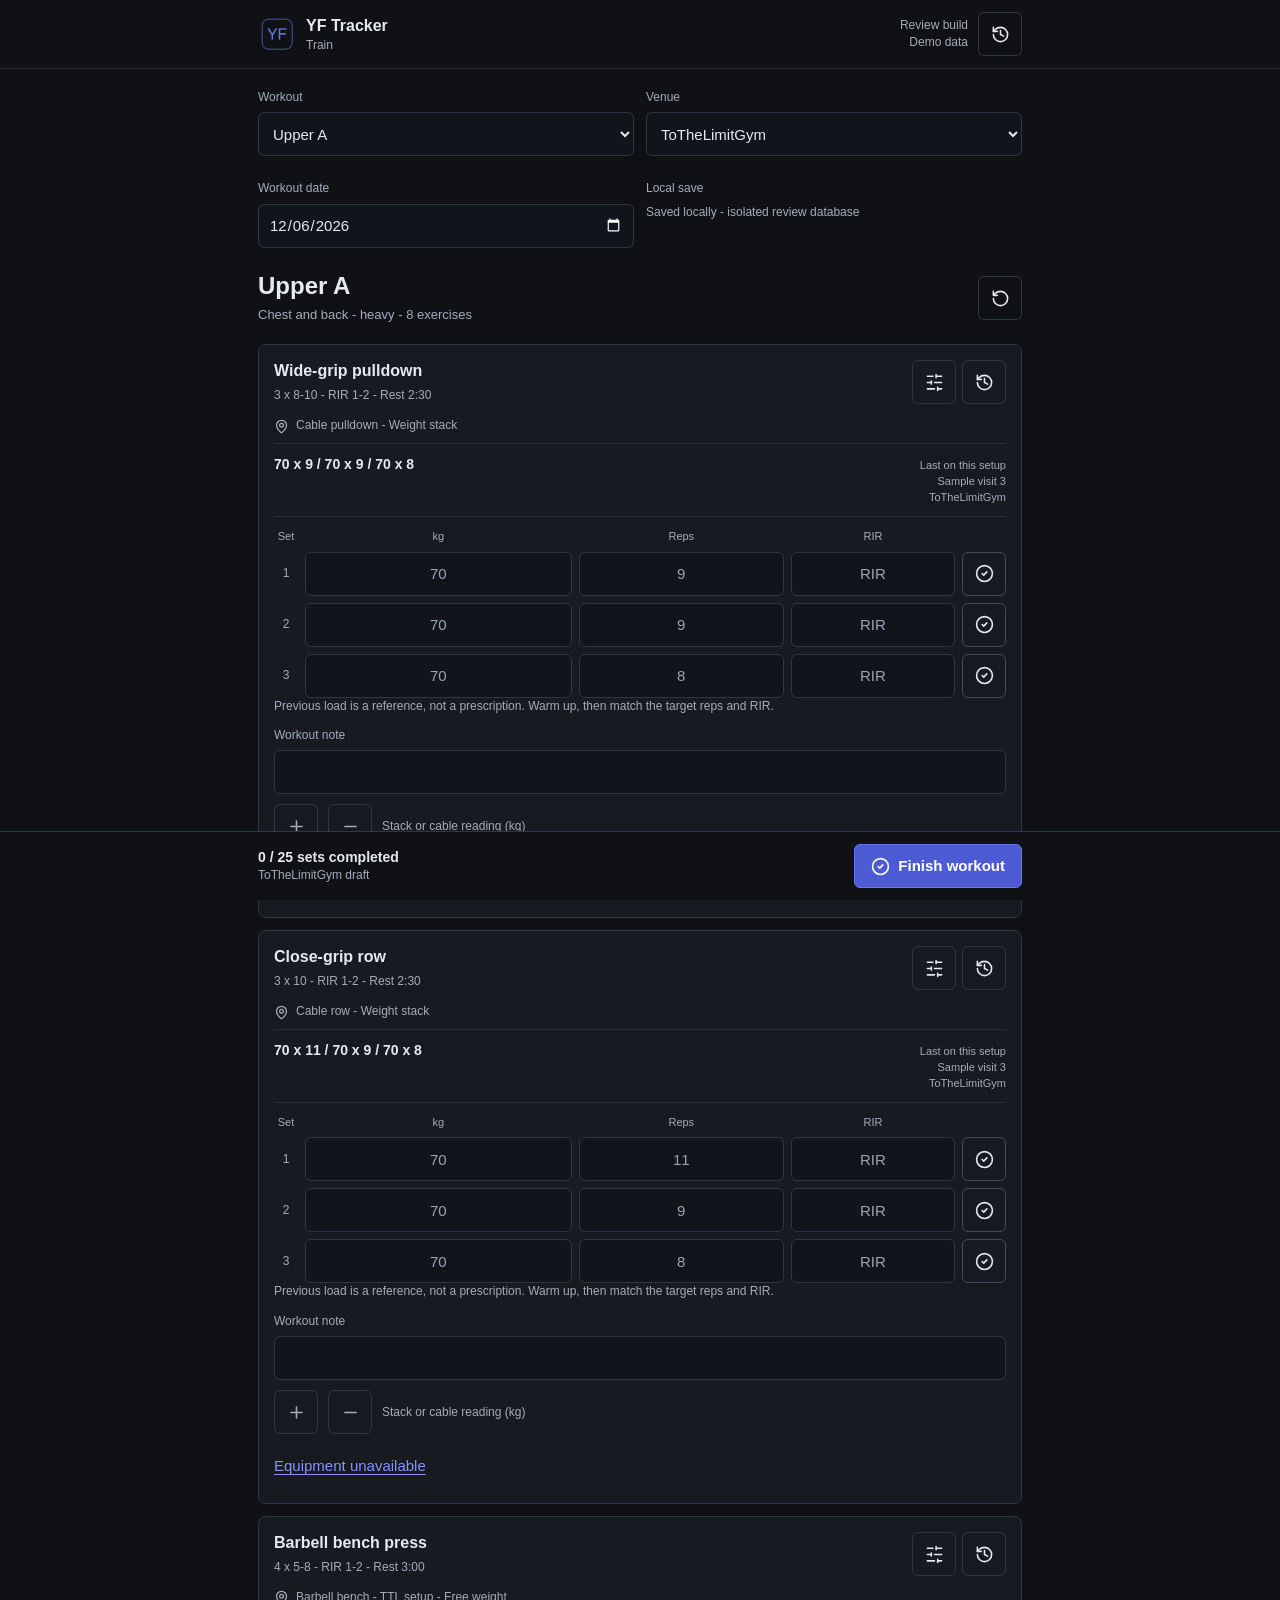
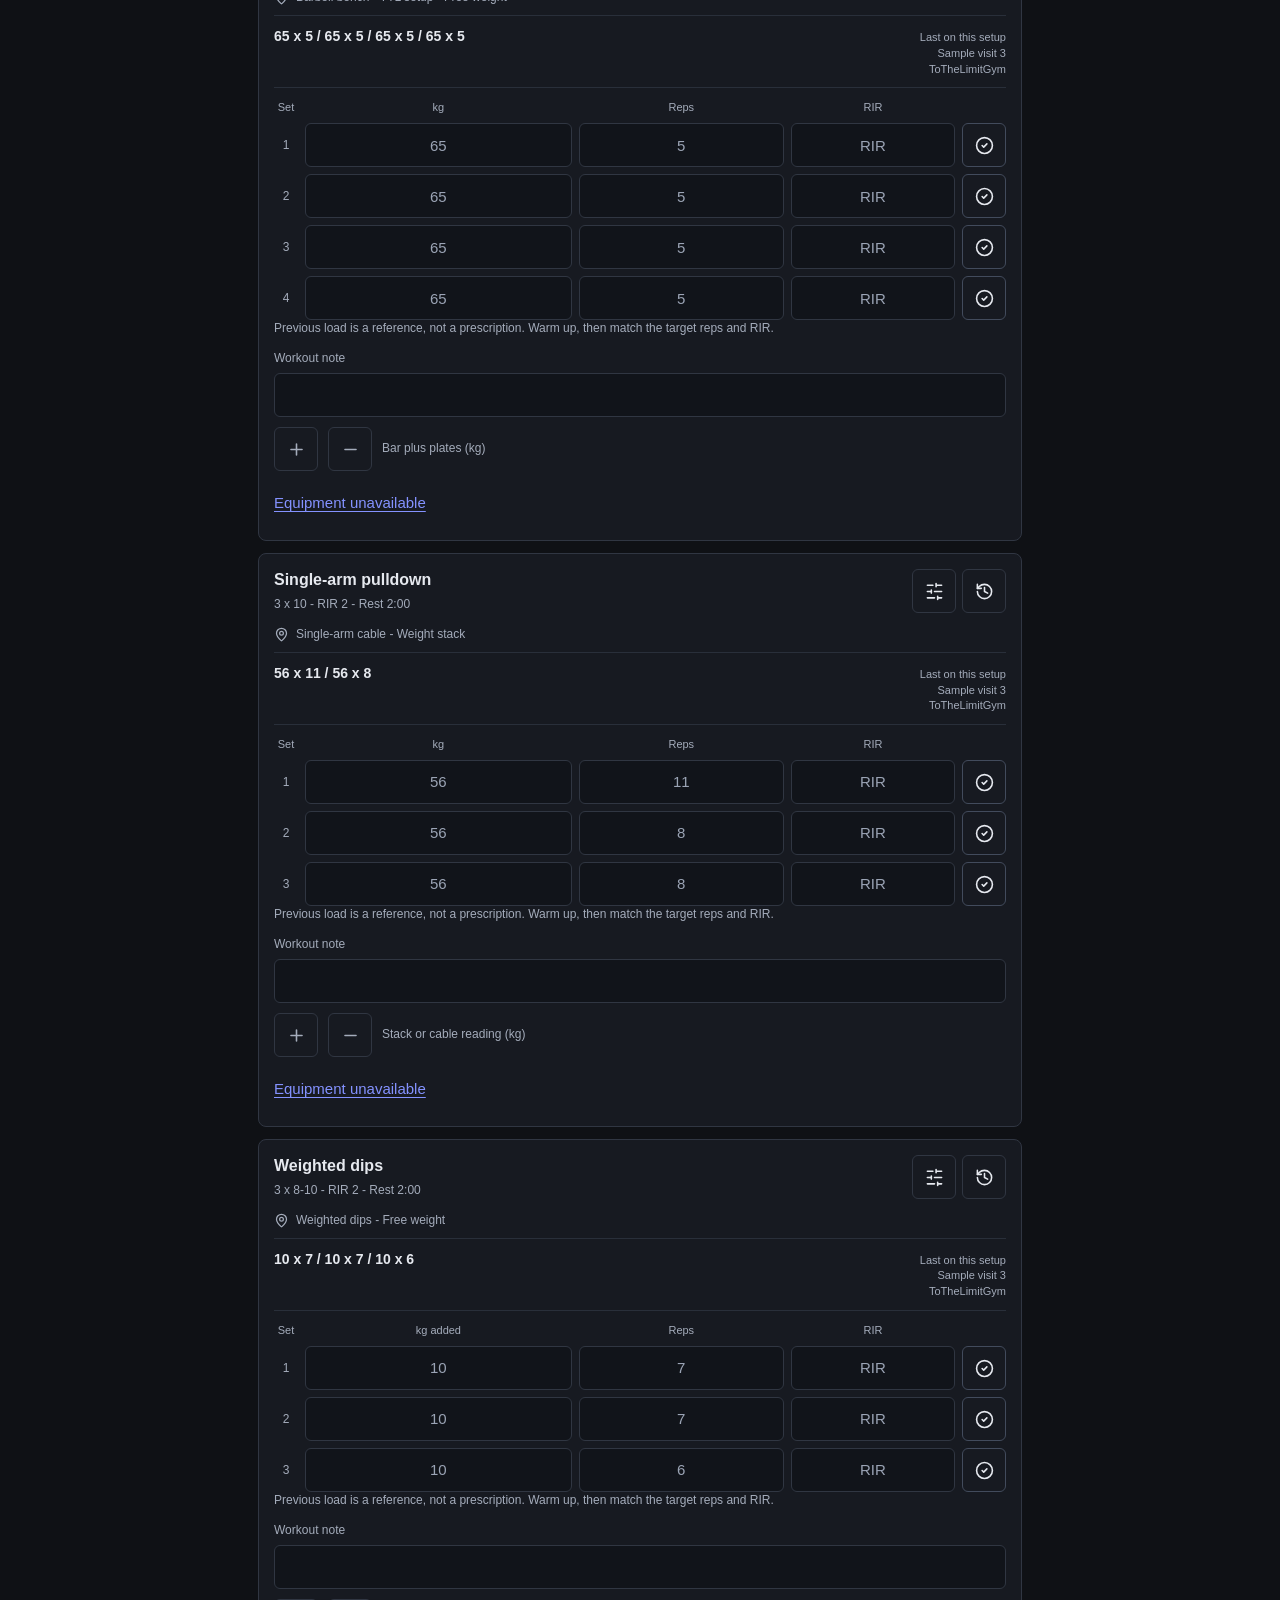
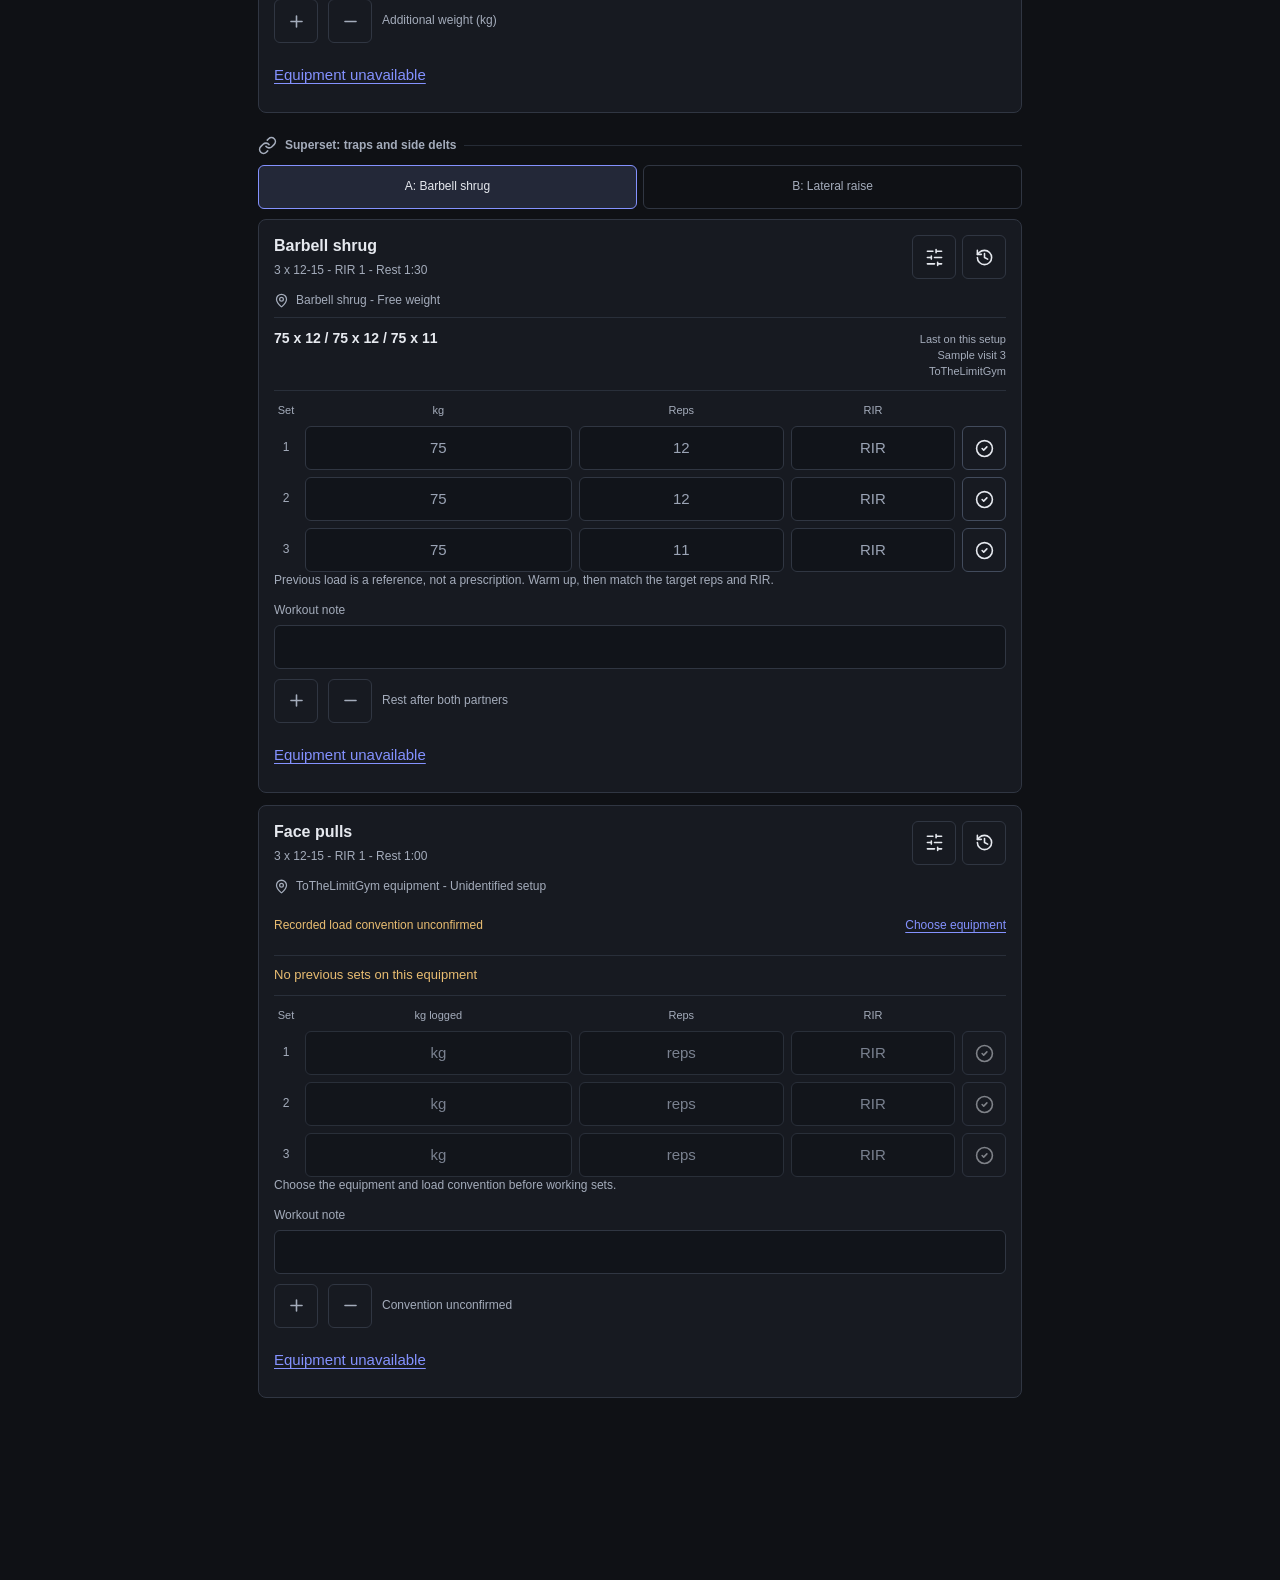
==== assets/tracker-preview/index.html @ 60069bbb "App improvment" ====
<!doctype html>
<html lang="en">

<head>
    <meta charset="utf-8">
    <meta name="viewport" content="width=device-width, initial-scale=1, viewport-fit=cover">
    <meta name="theme-color" content="#0f1115">
    <meta name="apple-mobile-web-app-capable" content="yes">
    <link rel="manifest" href="manifest.json">
    <link rel="apple-touch-icon" href="icon-192.png">
    <title>YF Tracker - Venue Preview</title>
    <style>
        :root {
            color-scheme: dark;
            --bg: #0f1115;
            --surface: #171a21;
            --line: #303642;
            --text: #e6e9ef;
            --muted: #a4acbb;
            --accent: #8492ff;
            --action: #4c5bd4;
            --green: #72d6af;
            --amber: #e9bd72;
        }

        * {
            box-sizing: border-box;
        }

        body {
            margin: 0;
            background: var(--bg);
            color: var(--text);
            font: 15px/1.45 -apple-system, BlinkMacSystemFont, "Segoe UI", sans-serif;
            letter-spacing: 0;
        }

        button,
        input,
        select {
            font: inherit;
            letter-spacing: 0;
        }

        button {
            cursor: pointer;
            color: inherit;
        }

        button:disabled {
            cursor: default;
            opacity: .5;
        }

        input,
        select {
            width: 100%;
            min-height: 44px;
            background: #11141a;
            color: var(--text);
            border: 1px solid var(--line);
            border-radius: 6px;
            padding: 9px 10px;
            caret-color: var(--accent);
        }

        input::placeholder {
            color: #9ba4b5;
            opacity: 1;
        }

        input:disabled {
            opacity: .75;
        }

        input[aria-invalid="true"] {
            border-color: #e89191;
        }

        input[type="number"] {
            appearance: textfield;
            -moz-appearance: textfield;
        }

        input::-webkit-inner-spin-button {
            appearance: none;
        }

        :focus-visible {
            outline: 2px solid var(--accent);
            outline-offset: 3px;
        }

        ::selection {
            background: #4c5bd4;
            color: white;
        }

        * {
            scrollbar-color: #50596b var(--bg);
            scrollbar-width: thin;
        }

        h1,
        h2,
        h3,
        p {
            margin: 0;
        }

        h1 {
            font-size: 24px;
            font-weight: 750;
            line-height: 1.2;
        }

        h2 {
            font-size: 16px;
            font-weight: 700;
            line-height: 1.35;
        }

        h3 {
            font-size: 15px;
            font-weight: 650;
        }

        .muted {
            color: var(--muted);
        }

        .small {
            font-size: 12px;
        }

        .icon {
            width: 19px;
            height: 19px;
            fill: none;
            stroke: currentColor;
            stroke-width: 2;
            stroke-linecap: round;
            stroke-linejoin: round;
            flex-shrink: 0;
        }

        .icon-button {
            display: inline-flex;
            align-items: center;
            justify-content: center;
            width: 44px;
            height: 44px;
            padding: 0;
            border: 1px solid var(--line);
            border-radius: 6px;
            background: transparent;
            flex-shrink: 0;
        }

        .icon-button:hover {
            background: #252b36;
        }

        .icon-button.active {
            background: #173b30;
            border-color: #4b9e7d;
            color: var(--green);
        }

        .command {
            display: inline-flex;
            gap: 8px;
            align-items: center;
            justify-content: center;
            min-height: 44px;
            border: 1px solid #6877ec;
            border-radius: 6px;
            padding: 10px 16px;
            background: var(--action);
            color: white;
            font-weight: 650;
        }

        .command:hover {
            background: #5969e5;
        }

        .command.secondary {
            background: transparent;
            border-color: var(--line);
            color: var(--text);
        }

        .page-header {
            position: sticky;
            top: 0;
            z-index: 10;
            background: var(--bg);
            border-bottom: 1px solid #262b35;
        }

        .header-inner {
            max-width: 800px;
            margin: auto;
            padding: 12px 18px;
            display: flex;
            align-items: center;
            gap: 10px;
        }

        .brand {
            width: 38px;
            height: 38px;
            border-radius: 8px;
        }

        .brand-name {
            font-size: 16px;
            font-weight: 750;
        }

        .concept {
            margin-left: auto;
            color: var(--muted);
            text-align: right;
            font-size: 12px;
        }

        main {
            max-width: 800px;
            margin: auto;
            padding: 20px 18px 170px;
        }

        .controls {
            display: grid;
            grid-template-columns: 1fr 1fr;
            gap: 12px;
            margin-bottom: 24px;
        }

        label.field {
            display: block;
            font-size: 12px;
            color: var(--muted);
            margin-bottom: 6px;
        }

        .workout-heading {
            display: flex;
            align-items: center;
            justify-content: space-between;
            gap: 12px;
            margin-bottom: 20px;
        }

        .workout-heading .muted {
            margin-top: 5px;
            font-size: 13px;
        }

        .group-heading {
            display: flex;
            align-items: center;
            gap: 8px;
            font-size: 12px;
            font-weight: 650;
            color: var(--muted);
            margin: 23px 0 10px;
        }

        .group-heading::after {
            content: "";
            flex: 1;
            border-top: 1px solid #262c36;
        }

        .pair-tabs {
            display: grid;
            grid-template-columns: 1fr 1fr;
            gap: 6px;
            margin-bottom: 10px;
        }

        .pair-tabs button {
            min-height: 44px;
            min-width: 0;
            padding: 8px;
            border: 1px solid var(--line);
            border-radius: 6px;
            background: transparent;
            color: var(--muted);
            font-size: 12px;
            overflow-wrap: anywhere;
        }

        .pair-tabs button[aria-selected="true"] {
            background: #232838;
            color: var(--text);
            border-color: var(--accent);
        }

        .guidance {
            font-size: 12px;
            color: var(--muted);
            margin: 0 0 12px;
        }

        .availability {
            display: flex;
            align-items: center;
            gap: 8px;
            margin-top: 10px;
        }

        .availability .text-command {
            text-align: left;
        }

        .exercise {
            padding: 15px;
            border: 1px solid var(--line);
            border-radius: 8px;
            background: var(--surface);
            margin-bottom: 12px;
        }

        .exercise-heading {
            display: flex;
            align-items: flex-start;
            gap: 10px;
        }

        .exercise-name {
            flex: 1;
            min-width: 0;
        }

        .target {
            color: var(--muted);
            font-size: 12px;
            margin-top: 5px;
        }

        .exercise-tools {
            display: flex;
            gap: 6px;
            flex-shrink: 0;
        }

        .equipment-line {
            display: flex;
            align-items: center;
            gap: 7px;
            color: var(--muted);
            font-size: 12px;
            margin: 13px 0 8px;
        }

        .equipment-line .icon {
            width: 15px;
            height: 15px;
        }

        .convention-warning {
            display: flex;
            flex-wrap: wrap;
            align-items: center;
            justify-content: space-between;
            gap: 8px;
            margin: 8px 0;
            color: var(--amber);
            font-size: 12px;
        }

        .text-command {
            min-height: 44px;
            background: transparent;
            border: 0;
            padding: 6px 0;
            color: var(--accent);
            text-decoration: underline;
            text-underline-offset: 3px;
        }

        .reference {
            display: flex;
            gap: 12px;
            justify-content: space-between;
            align-items: baseline;
            padding: 10px 0;
            border-top: 1px solid #292f3a;
            border-bottom: 1px solid #292f3a;
            margin-bottom: 12px;
        }

        .reference-values {
            font-size: 14px;
            font-weight: 650;
            font-variant-numeric: tabular-nums;
            min-width: 0;
            overflow-wrap: anywhere;
        }

        .reference-meta {
            color: var(--muted);
            font-size: 11px;
            text-align: right;
            flex-shrink: 0;
        }

        .empty-reference {
            color: var(--amber);
            font-size: 13px;
        }

        .set-head,
        .set-row {
            display: grid;
            grid-template-columns: 24px minmax(0, 1.3fr) minmax(0, 1fr) minmax(0, .8fr) 44px;
            gap: 7px;
            align-items: center;
        }

        .set-head {
            font-size: 11px;
            color: var(--muted);
            margin-bottom: 5px;
            text-align: center;
        }

        .set-row {
            margin-top: 7px;
            font-variant-numeric: tabular-nums;
        }

        .set-row input {
            text-align: center;
            padding: 8px 4px;
            min-width: 0;
        }

        .set-number {
            text-align: center;
            color: var(--muted);
            font-size: 12px;
        }

        .set-row .icon-button {
            border-color: #424b5c;
        }

        .set-actions {
            margin-top: 10px;
            display: flex;
            align-items: center;
            gap: 10px;
        }

        .set-actions button {
            color: var(--muted);
        }

        .row-error {
            color: #f0a1a1;
            font-size: 12px;
            min-height: 0;
            margin-top: 6px;
        }

        .row-error:empty {
            display: none;
        }

        .bottom-bar {
            position: fixed;
            bottom: 0;
            left: 0;
            right: 0;
            background: var(--bg);
            border-top: 1px solid var(--line);
            z-index: 15;
            padding-bottom: env(safe-area-inset-bottom);
        }

        .bottom-inner {
            max-width: 800px;
            margin: auto;
            padding: 12px 18px;
            display: flex;
            align-items: center;
            gap: 16px;
        }

        .bottom-info {
            flex: 1;
            min-width: 0;
        }

        .done-count {
            font-size: 14px;
            font-weight: 650;
            font-variant-numeric: tabular-nums;
        }

        .rest-row {
            max-width: 764px;
            margin: 0 auto;
            padding: 10px 0 0;
            display: flex;
            align-items: center;
            gap: 10px;
        }

        .rest-row[hidden] {
            display: none;
        }

        .rest-time {
            font-size: 18px;
            font-weight: 700;
            font-variant-numeric: tabular-nums;
            min-width: 54px;
        }

        .rest-label {
            flex: 1;
            font-size: 12px;
            color: var(--muted);
            overflow: hidden;
            text-overflow: ellipsis;
            white-space: nowrap;
        }

        dialog {
            padding: 0;
            border: 1px solid #424b5c;
            border-bottom: 0;
            border-radius: 8px 8px 0 0;
            color: var(--text);
            background: var(--surface);
            max-width: 760px;
            width: calc(100% - 24px);
            max-height: 86dvh;
            margin: auto auto 0;
            box-shadow: 0 12px 36px #0008;
        }

        dialog::backdrop {
            background: #000b;
        }

        .sheet-header {
            display: flex;
            align-items: center;
            gap: 12px;
            padding: 15px 18px;
            border-bottom: 1px solid var(--line);
        }

        .sheet-header h2 {
            flex: 1;
        }

        .sheet-body {
            padding: 18px;
            overflow-y: auto;
            max-height: calc(86dvh - 75px);
        }

        .sheet-subtitle {
            color: var(--muted);
            font-size: 13px;
            margin: 5px 0 18px;
        }

        .sheet-actions {
            display: flex;
            justify-content: flex-end;
            gap: 10px;
            margin-top: 20px;
        }

        .sheet-section {
            margin-top: 22px;
        }

        .sheet-section h3 {
            margin-bottom: 10px;
        }

        .history-list {
            margin-top: 12px;
        }

        .history-row {
            display: flex;
            justify-content: space-between;
            gap: 10px;
            padding: 10px 0;
            border-bottom: 1px solid var(--line);
            font-size: 13px;
            font-variant-numeric: tabular-nums;
        }

        .history-row .muted {
            min-width: 60px;
        }

        .history-row span:last-child {
            text-align: right;
        }

        .context-item {
            padding: 12px 0;
            border-top: 1px solid var(--line);
        }

        .context-item strong {
            font-size: 13px;
        }

        .context-item p {
            color: var(--muted);
            font-size: 12px;
            margin-top: 4px;
        }

        .context-label {
            color: var(--amber);
            font-size: 11px;
            font-weight: 500;
        }

        .chart-title {
            margin: 18px 0 4px;
            font-size: 12px;
            color: var(--muted);
        }

        canvas {
            display: block;
            width: 100%;
            height: 140px;
        }

        .equipment-option {
            display: flex;
            align-items: flex-start;
            gap: 12px;
            padding: 14px 0;
            border-bottom: 1px solid var(--line);
            cursor: pointer;
        }

        .equipment-option input {
            appearance: auto;
            width: 19px;
            min-height: 19px;
            height: 19px;
            margin: 3px 0 0;
            flex-shrink: 0;
            accent-color: var(--accent);
        }

        .equipment-option strong {
            display: block;
            font-size: 14px;
        }

        .equipment-option span {
            display: block;
            font-size: 12px;
            color: var(--muted);
            margin-top: 3px;
        }

        .new-equipment-fields {
            margin-top: 16px;
            display: grid;
            gap: 12px;
        }

        .new-equipment-fields[hidden] {
            display: none;
        }

        .sheet-message {
            font-size: 14px;
            line-height: 1.6;
            color: #cbd1dc;
        }

        #toast {
            position: fixed;
            left: 50%;
            bottom: 150px;
            transform: translateX(-50%);
            z-index: 30;
            background: #263149;
            border: 1px solid #5a6e9f;
            border-radius: 6px;
            padding: 10px 15px;
            font-size: 13px;
            width: max-content;
            max-width: calc(100% - 32px);
            text-align: center;
        }

        #toast[hidden] {
            display: none;
        }

        .screen-reader {
            position: absolute;
            width: 1px;
            height: 1px;
            overflow: hidden;
            clip-path: inset(50%);
            white-space: nowrap;
        }

        @media(max-width:440px) {
            .header-inner {
                padding: 10px 12px;
            }

            main {
                padding: 16px 12px 170px;
            }

            .concept {
                font-size: 11px;
            }

            .controls {
                gap: 9px;
                margin-bottom: 20px;
            }

            select {
                font-size: 14px;
                padding-left: 8px;
            }

            h1 {
                font-size: 22px;
            }

            .exercise {
                padding: 12px;
            }

            .exercise-tools {
                gap: 4px;
            }

            .reference {
                align-items: flex-start;
            }

            .reference-values {
                font-size: 13px;
            }

            .bottom-inner {
                padding: 12px;
                gap: 10px;
            }

            .bottom-inner .command {
                padding: 10px 12px;
                font-size: 14px;
            }

            .rest-row {
                padding: 10px 12px 0;
            }

            dialog {
                width: 100%;
            }
        }

        @media(prefers-reduced-motion:no-preference) {
            dialog[open] {
                animation: sheet-in .18s ease-out;
            }

            @keyframes sheet-in {
                from {
                    transform: translateY(16px);
                }

                to {
                    transform: translateY(0);
                }
            }
        }
    </style>
</head>

<body>
    <svg width="0" height="0" aria-hidden="true" style="position:absolute">
        <defs>
            <symbol id="i-history" viewBox="0 0 24 24">
                <path d="M3 12a9 9 0 1 0 9-9 9.75 9.75 0 0 0-6.74 2.74L3 8" />
                <path d="M3 3v5h5M12 7v5l4 2" />
            </symbol>
            <symbol id="i-settings" viewBox="0 0 24 24">
                <path d="M21 4H14M10 4H3M21 12H12M8 12H3M21 20H16M12 20H3M14 2v4M8 10v4M16 18v4" />
            </symbol>
            <symbol id="i-check" viewBox="0 0 24 24">
                <path d="m9 12 2 2 4-4" />
                <circle cx="12" cy="12" r="10" />
            </symbol>
            <symbol id="i-plus" viewBox="0 0 24 24">
                <path d="M12 5v14M5 12h14" />
            </symbol>
            <symbol id="i-minus" viewBox="0 0 24 24">
                <path d="M5 12h14" />
            </symbol>
            <symbol id="i-close" viewBox="0 0 24 24">
                <path d="m18 6-12 12M6 6l12 12" />
            </symbol>
            <symbol id="i-pin" viewBox="0 0 24 24">
                <path
                    d="M20 10c0 4.993-5.539 10.193-7.399 11.799a1 1 0 0 1-1.202 0C9.539 20.193 4 14.993 4 10a8 8 0 0 1 16 0" />
                <circle cx="12" cy="10" r="3" />
            </symbol>
            <symbol id="i-pause" viewBox="0 0 24 24">
                <rect x="6" y="3" width="4" height="18" rx="1" />
                <rect x="14" y="3" width="4" height="18" rx="1" />
            </symbol>
            <symbol id="i-play" viewBox="0 0 24 24">
                <path d="m9 5 12 7-12 7V5" />
            </symbol>
            <symbol id="i-reset" viewBox="0 0 24 24">
                <path d="M3 12a9 9 0 1 0 9-9 9.75 9.75 0 0 0-6.74 2.74L3 8M3 3v5h5" />
            </symbol>
            <symbol id="i-link" viewBox="0 0 24 24">
                <path
                    d="M10 13a5 5 0 0 0 7.54.54l3-3a5 5 0 0 0-7.07-7.07l-1.72 1.71M14 11a5 5 0 0 0-7.54-.54l-3 3a5 5 0 0 0 7.07 7.07l1.71-1.71" />
            </symbol>
        </defs>
    </svg>
    <header class="page-header">
        <div class="header-inner">
            <img class="brand" src="icon-192.png" width="38" height="38" alt="YF">
            <div>
                <div class="brand-name">YF Tracker</div>
                <div class="small muted">Train</div>
            </div>
            <div class="concept" id="review-mode">Review build<br>Demo data</div>
            <button class="icon-button" data-action="backups" title="Backups and restore"
                aria-label="Backups and restore"><svg class="icon">
                    <use href="#i-history" />
                </svg></button>
        </div>
    </header>
    <main>
        <div class="controls">
            <div><label class="field" for="session">Workout</label><select id="session">
                    <option value="upper-a">Upper A</option>
                    <option value="lower-a">Lower A</option>
                    <option value="upper-b">Upper B</option>
                    <option value="upper-c">Upper C</option>
                    <option value="lower-b">Lower B</option>
                </select></div>
            <div><label class="field" for="venue">Venue</label><select id="venue">
                    <option value="ttl">ToTheLimitGym</option>
                    <option value="bf">Basic Fit</option>
                    <option value="home">Home</option>
                    <option value="hotel">Hotel</option>
                    <option value="other">Other</option>
                </select></div>
        </div>
        <div class="controls">
            <div><label class="field" for="workout-date">Workout date</label><input id="workout-date" type="date"></div>
            <div><label class="field">Local save</label>
                <p class="small muted" id="save-status" role="status">Opening isolated storage</p>
            </div>
        </div>
        <input type="file" id="backup-file" accept="application/json,.json" hidden>
        <div class="workout-heading">
            <div>
                <h1 id="workout-title">Upper A</h1>
                <p class="muted" id="workout-subtitle"></p>
            </div><button class="icon-button" data-action="reset-preview" title="Reset sample entries"
                aria-label="Reset sample entries"><svg class="icon">
                    <use href="#i-reset" />
                </svg></button>
        </div>
        <div id="exercise-list"></div>
    </main>
    <footer class="bottom-bar">
        <div class="rest-row" id="rest-row" hidden><span class="rest-time" id="rest-time">2:30</span><span
                class="rest-label" id="rest-label"></span><button class="icon-button" data-action="pause-timer"
                id="pause-timer" title="Pause rest timer" aria-label="Pause rest timer"><svg class="icon">
                    <use href="#i-pause" />
                </svg></button><button class="icon-button" data-action="close-timer" title="Dismiss rest timer"
                aria-label="Dismiss rest timer"><svg class="icon">
                    <use href="#i-close" />
                </svg></button></div>
        <div class="bottom-inner">
            <div class="bottom-info">
                <div class="done-count" id="done-count">0 sets completed</div>
                <div class="small muted" id="draft-status">ToTheLimitGym draft</div>
            </div><button class="command" data-action="finish"><svg class="icon">
                    <use href="#i-check" />
                </svg>Finish workout</button>
        </div>
    </footer>
    <dialog id="sheet" aria-labelledby="sheet-title">
        <div class="sheet-header">
            <h2 id="sheet-title"></h2><button class="icon-button" data-action="close-sheet" title="Close"
                aria-label="Close"><svg class="icon">
                    <use href="#i-close" />
                </svg></button>
        </div>
        <div class="sheet-body" id="sheet-body"></div>
    </dialog>
    <div id="toast" role="status" hidden></div>
    <script src="review-store.js"></script>
    <script>
        'use strict';
        const venueNames = { ttl: 'ToTheLimitGym', bf: 'Basic Fit', home: 'Home', hotel: 'Hotel', other: 'Other' };
        const sessionNames = { 'upper-a': 'Upper A', 'lower-a': 'Lower A', 'upper-b': 'Upper B', 'upper-c': 'Upper C', 'lower-b': 'Lower B' };
        const sessionSubtitles = { 'upper-a': 'Chest and back - heavy', 'lower-a': 'Quads, hamstrings and abs', 'upper-b': 'Shoulders and arms', 'upper-c': 'Chest and back - volume', 'lower-b': 'Leg accessories and abs' };
        const todayISO = () => new Date(Date.now() - new Date().getTimezoneOffset() * 60000).toISOString().slice(0, 10);
        const dateDM = iso => iso.split('-').reverse().join('/');
        const state = { session: 'upper-a', venue: 'ttl', dateISO: todayISO(), archive: null, drafts: new Map(), draftItems: new Map(), draftDates: new Map(), equipment: new Map(), custom: new Map(), customExercises: new Map(), history: new Map(), workouts: [], pairs: new Map(), substitutions: new Map(), skipped: new Set(), mappings: new Map(), notes: new Map(), sampleSessions: 0 };
        const persistence = { store: null, ready: false, queue: Promise.resolve(), failed: false, revision: 0 };
        const icon = name => '<svg class="icon" aria-hidden="true"><use href="#i-' + name + '"/></svg>';
        const escapeHTML = value => String(value).replace(/[&<>"']/g, character => ({ '&': '&amp;', '<': '&lt;', '>': '&gt;', '"': '&quot;', "'": '&#39;' }[character]));
        const reference = (weight, reps, rir = 1) => reps.map(count => ({ weight, reps: count, rir }));
        const gear = (id, name, kind, unit, venues, previous = null, date = 'Oct 5') => ({ id, name, kind, unit, venues, previous, date });
        const shared = (id, name, unit, previous) => gear(id, name, 'Free weight', unit, ['ttl', 'bf', 'home'], previous, 'Oct 4');
        const equipmentVenues = equipment => equipment.venues.map(venue => venueNames[venue]).join(' / ');
        const loadChoices = [['unconfirmed', 'Not confirmed'], ['kg', 'Stack or cable reading (kg)'], ['kg total plates', 'Total added plates (kg)'], ['kg per arm', 'Plates per arm (kg)'], ['kg / DB', 'Each dumbbell (kg)'], ['kg barbell', 'Bar plus plates (kg)'], ['kg added', 'Additional weight (kg)'], ['kg total', 'Total dumbbell weight (kg)'], ['BW', 'Bodyweight']];
        function loadConfirmed(equipment) {
            return equipment.kind !== 'Unidentified setup' && !['kg plates', 'kg logged', 'unconfirmed'].includes(equipment.unit);
        }
        function loadLabel(equipment) {
            if (!loadConfirmed(equipment)) return 'Convention unconfirmed';
            if (equipment.unit === 'kg' && equipment.kind === 'Free weight') return 'Bar plus plates (kg)';
            return (loadChoices.find(choice => choice[0] === equipment.unit) || [equipment.unit, equipment.unit])[1];
        }
        function loadOptionHTML(equipment, selectedUnit) {
            let allowed = loadChoices.map(choice => choice[0]);
            if (equipment.kind === 'Plate-loaded') allowed = ['unconfirmed', 'kg total plates', 'kg per arm'];
            if (equipment.kind === 'Weight stack' || equipment.kind === 'Cable pulley') allowed = ['unconfirmed', 'kg'];
            if (equipment.kind === 'Bodyweight') allowed = ['BW'];
            if (equipment.kind === 'Free weight') allowed = ['unconfirmed', 'kg', 'kg / DB', 'kg barbell', 'kg added', 'kg total'];
            const choices = loadChoices.filter(choice => allowed.includes(choice[0])).map(choice => choice[0] === 'kg' && equipment.kind === 'Free weight' ? ['kg', 'Bar plus plates (kg)'] : choice);
            return choices.map(([unit, label]) => '<option value="' + escapeHTML(unit) + '"' + (unit === selectedUnit ? ' selected' : '') + '>' + escapeHTML(label) + '</option>').join('');
        }
        const equipmentCatalog = {
            pulldown: [gear('pulldown-ttl', 'Cable pulldown', 'Weight stack', 'kg', ['ttl'], reference(70, [9, 9, 8])), gear('pulldown-bf', 'Pulldown machine', 'Weight stack', 'kg', ['bf'], reference(66, [9, 9, 8]), 'Sep 23'), gear('pulldown-home', 'Garage pulley', 'Cable pulley', 'kg', ['home'], reference(45, [10, 9, 8]), 'Sep 15')],
            closeRow: [gear('row-ttl', 'Cable row', 'Weight stack', 'kg', ['ttl'], reference(70, [11, 9, 8])), gear('row-bf', 'Seated row', 'Weight stack', 'kg', ['bf'], reference(52, [11, 10, 9]), 'Sep 19'), gear('row-home', 'Garage pulley', 'Cable pulley', 'kg', ['home'], reference(45, [10, 10, 9]))],
            bench: [gear('bench-ttl', 'Barbell bench - TTL setup', 'Free weight', 'kg', ['ttl'], reference(65, [5, 5, 5, 5])), gear('bench-bf', 'Barbell bench - Basic Fit setup', 'Free weight', 'kg', ['bf'], reference(67.5, [6, 5, 5, 5]), 'Sep 19'), gear('bench-home', 'Garage barbell bench', 'Free weight', 'kg', ['home'], reference(65, [6, 5, 5, 5]))],
            singlePull: [gear('single-ttl', 'Single-arm cable', 'Weight stack', 'kg', ['ttl'], reference(56, [11, 8])), gear('single-bf', 'Single-arm cable', 'Weight stack', 'kg', ['bf'], reference(36, [11, 10, 10]))],
            dips: [shared('weighted-dips', 'Weighted dips', 'kg added', reference(10, [7, 7, 6]))],
            shrug: [shared('barbell-shrug', 'Barbell shrug', 'kg', reference(75, [12, 12, 11]))],
            lateral: [gear('lateral-ttl', 'Flame Sport 3PLX', 'Plate-loaded', 'kg plates', ['ttl'], reference(2.5, [10, 9, 8])), shared('lateral-db', 'Dumbbell lateral raise', 'kg / DB', reference(7, [15, 14, 12]))],
            facePull: [gear('face-bf', 'Face-pull cable', 'Weight stack', 'kg', ['bf'], reference(27, [15, 13, 12])), gear('face-home', 'Garage pulley', 'Cable pulley', 'kg', ['home'], reference(20, [15, 14, 12]))],
            squat: [shared('barbell-squat', 'Barbell back squat', 'kg', reference(82.5, [5, 5, 4, 4], 2))],
            belt: [gear('belt-ttl', 'Belt squat', 'Plate-loaded', 'kg plates', ['ttl'], reference(60, [8, 8, 4]))],
            splitSquat: [shared('split-db', 'Bulgarian split squat', 'kg total', reference(36, [10, 10, 9, 8], 2))],
            rdl: [shared('barbell-rdl', 'Barbell Romanian deadlift', 'kg', reference(80, [6, 6, 6, 6], 2))],
            glute: [gear('glute-ttl', 'Hammer Strength Glute Drive', 'Plate-loaded', 'kg plates', ['ttl'], reference(80, [12, 11, 10], 2))],
            lyingCurl: [gear('lying-ttl', 'Hammer Strength lying curl', 'Weight stack', 'kg', ['ttl'], reference(46, [12, 10, 9])), gear('lying-bf', 'Lying leg curl', 'Weight stack', 'kg', ['bf'], reference(54, [12, 11, 10]))],
            seatedCurl: [gear('seated-bf', 'Seated leg curl', 'Weight stack', 'kg', ['bf'], reference(68, [10, 9]))],
            kneelingCurl: [gear('kneeling-ttl', 'HS kneeling iso-lateral curl', 'Plate-loaded', 'kg plates', ['ttl'], reference(15, [15, 13, 12]))],
            extension: [gear('extension-ttl', 'Hammer Strength leg extension', 'Weight stack', 'kg', ['ttl'], reference(82, [12, 10, 9])), gear('extension-bf', 'Leg extension', 'Weight stack', 'kg', ['bf'], reference(75, [12, 11, 10]))],
            hack: [gear('hack-ttl', 'Hack squat - TTL', 'Plate-loaded', 'kg plates', ['ttl'], reference(50, [10, 10, 10, 9])), gear('hack-bf', 'Hack squat - Basic Fit', 'Plate-loaded', 'kg plates', ['bf'], reference(50, [8, 8, 7, 7]))],
            abBench: [gear('ab-ttl', 'Ab bench crunch', 'Plate-loaded', 'kg plates', ['ttl'], reference(12.5, [10, 9, 9, 8]))],
            oblique: [gear('oblique-ttl', 'Hammer Strength oblique crunch', 'Plate-loaded', 'kg plates', ['ttl'], reference(5, [12, 11, 10]))],
            jackknife: [shared('jackknife-cable', 'Weighted jackknife', 'kg', reference(40, [12, 12, 11, 10]))],
            twist: [shared('twist-plate', 'Russian twist', 'kg', reference(20, [20, 20, 20]))],
            legRaise: [gear('leg-raise', 'Slow leg raise', 'Bodyweight', 'BW', ['ttl', 'bf', 'home', 'hotel'], reference(0, [15, 14]))],
            situp: [gear('sit-up', 'Sit-up', 'Bodyweight', 'BW', ['bf', 'home', 'hotel'], reference(0, [25]))],
            plank: [gear('plank', 'Plank', 'Bodyweight', 'BW', ['bf', 'home', 'hotel'], reference(0, [50, 45]))],
            ohp: [shared('standing-ohp', 'Standing barbell OHP', 'kg', reference(40, [5, 4, 4, 4])), gear('seated-home-ohp', 'Seated barbell OHP', 'Free weight', 'kg', ['home'], reference(35, [7, 6, 6, 5]))],
            shoulderPress: [gear('shoulder-ttl', 'Hammer Strength shoulder press', 'Plate-loaded', 'kg plates', ['ttl'], reference(20, [8, 7, 5])), gear('shoulder-bf', 'Shoulder press machine', 'Weight stack', 'kg', ['bf'], reference(35, [10, 9, 8]))],
            rearDelt: [gear('rear-ttl', 'Rear-delt machine', 'Weight stack', 'kg', ['ttl'], reference(54, [10, 9, 8])), gear('rear-bf', 'Rear-delt cable fly', 'Cable pulley', 'kg', ['bf'], reference(8, [15, 13, 12]))],
            inclineCurl: [shared('incline-db-curl', 'Incline dumbbell curl', 'kg / DB', reference(12.5, [10, 9, 8, 7]))],
            overhead: [gear('overhead-bf', 'Overhead cable triceps', 'Weight stack', 'kg', ['bf'], reference(32, [12, 11, 10, 9])), gear('overhead-home', 'Garage overhead cable', 'Cable pulley', 'kg', ['home'], reference(25, [12, 11, 10, 9]))],
            rope: [gear('rope-ttl', 'Rope triceps pushdown', 'Weight stack', 'kg', ['ttl'], reference(35, [13, 13, 12, 10])), gear('rope-bf', 'Rope triceps pushdown', 'Weight stack', 'kg', ['bf'], reference(54, [10, 9, 8, 8]))],
            hsTriceps: [gear('triceps-ttl', 'Hammer Strength triceps extension', 'Plate-loaded', 'kg plates', ['ttl'], reference(46, [12, 12, 10]))],
            preacher: [gear('preacher-ttl', 'Hammer Strength preacher curl', 'Plate-loaded', 'kg logged', ['ttl'], reference(12.5, [10, 9]), 'Oct 7'), gear('preacher-bf', 'Preacher curl machine', 'Weight stack', 'kg', ['bf'], reference(18, [12, 10]), 'Sep 25')],
            reverse: [shared('reverse-ez', 'EZ-bar reverse curl', 'kg', reference(36, [12, 11, 10]))],
            hammer: [shared('hammer-db', 'Dumbbell hammer curl', 'kg / DB', reference(14, [12, 11, 10]))],
            dyRow: [gear('dy-ttl', 'Hammer Strength D.Y. Row', 'Plate-loaded', 'kg plates', ['ttl'], reference(30, [10, 9, 8, 8]))],
            highRow: [gear('high-ttl', 'Hammer Strength High Row', 'Plate-loaded', 'kg plates', ['ttl'], reference(40, [10, 9, 8]))],
            wideRow: [gear('wide-bf', 'Wide-grip cable row', 'Weight stack', 'kg', ['bf'], reference(52, [8, 8, 7]))],
            inclinePress: [shared('incline-db-press', 'Incline dumbbell press', 'kg / DB', reference(25, [8, 8, 7]))],
            fly: [shared('db-fly', 'Dumbbell chest fly', 'kg / DB', reference(20, [10, 9, 8]))],
            pullover: [gear('pullover-ttl', 'Cable pullover - TTL', 'Weight stack', 'kg', ['ttl'], reference(44, [12, 10, 10])), gear('pullover-bf', 'Cable pullover - Basic Fit', 'Weight stack', 'kg', ['bf'], reference(44, [11, 10, 9]))]
        };
        const exercise = (key, name, sets, reps, rir, rest, group = '') => ({ key, name, sets, reps, rir, rest, group });
        const abs = ttl => ttl ? [exercise('abBench', 'Ab bench crunch', 4, '10-15', '1', '1:00', 'Abs'), exercise('oblique', 'Oblique crunch', 3, '12-15 / side', '1', '1:00', 'Abs'), exercise('legRaise', 'Slow leg raise', 2, '12-15', '1', '1:00', 'Abs')] : [exercise('jackknife', 'Weighted jackknife', 4, '12', '', '1:00', 'Abs'), exercise('twist', 'Russian twist', 3, '20', '', '0:45', 'Abs'), exercise('legRaise', 'Slow leg raise', 1, '25', '', '0:45', 'Abs'), exercise('situp', 'Sit-ups', 1, '25', '', '0:45', 'Abs'), exercise('plank', 'Plank', 2, '45-60 sec', '', '0:45', 'Abs')];
        function baseConfiguration(session = state.session, venue = state.venue) {
            const ttl = venue === 'ttl';
            if (session === 'upper-a') return [exercise('pulldown', 'Wide-grip pulldown', 3, '8-10', '1-2', '2:30'), exercise('closeRow', 'Close-grip row', 3, '10', '1-2', '2:30'), exercise('bench', 'Barbell bench press', 4, '5-8', '1-2', '3:00'), exercise('singlePull', 'Single-arm pulldown', 3, '10', '2', '2:00'), exercise('dips', 'Weighted dips', 3, '8-10', '2', '2:00'), exercise('shrug', 'Barbell shrug', 3, '12-15', '1', '1:30', 'Superset: traps and side delts'), exercise('lateral', 'Lateral raise', 3, '12-15', '1', '1:30', 'Superset: traps and side delts'), exercise('facePull', 'Face pulls', 3, '12-15', '1', '1:00')];
            if (session === 'lower-a') return ttl ? [exercise('belt', 'Belt squat', 4, '8-12', '1-2', '2:30'), exercise('rdl', 'Romanian deadlift', 4, '8', '2', '3:00'), exercise('glute', 'Glute Drive', 3, '8-12', '1', '2:00'), exercise('lyingCurl', 'Lying leg curl', 3, '10-12', '1', '1:30'), ...abs(true)] : [exercise('squat', 'Barbell back squat', 4, '5-8', '2', '3:00'), exercise('splitSquat', 'Bulgarian split squat', 4, '10 / leg', '2', '2:00'), exercise('rdl', 'Romanian deadlift', 4, '8', '2', '3:00'), ...abs(false)];
            if (session === 'lower-b') return ttl ? [exercise('hack', 'Hack squat', 4, '8-12', '1-2', '2:30'), exercise('kneelingCurl', 'Kneeling iso-lateral curl', 3, '10-15 / leg', '1', '1:30'), exercise('extension', 'Leg extension', 3, '10-15', '0-1', '1:30'), ...abs(true)] : [exercise('hack', 'Hack squat', 4, '10', '1-2', '2:30'), exercise('lyingCurl', 'Lying leg curl', 3, '10', '1', '1:30'), exercise('seatedCurl', 'Seated leg curl', 2, '10', '1', '1:30'), exercise('extension', 'Leg extension', 3, '10-12', '0-1', '1:30'), ...abs(false)];
            if (session === 'upper-c') return [ttl ? exercise('dyRow', 'D.Y. Row', 4, '8-12', '1-2', '2:30') : exercise('pulldown', 'Wide-grip pulldown', 4, '8-10', '1-2', '2:30'), exercise('inclinePress', 'Incline dumbbell press', 3, '8-10', '1-2', '2:30'), ttl ? exercise('highRow', 'High Row', 3, '10-12', '1-2', '2:00') : exercise('wideRow', 'Wide-grip row', 3, '10', '1-2', '2:30'), exercise('fly', 'Dumbbell chest fly', 3, '10-12', '1', '1:30'), exercise('pullover', 'Cable pullover', 3, '12', '1', '1:30'), exercise('facePull', 'Face pulls', 3, '12-15', '1', '1:30'), exercise('lateral', 'Lateral raise', 3, '12-15', '1', '1:30')];
            const shoulders = [exercise('ohp', venue === 'home' ? 'Seated barbell OHP' : 'Standing barbell OHP', 4, '5-8', '2', '3:00'), exercise('shoulderPress', 'Shoulder press machine', 3, '8-12', '0-1', '2:00'), exercise('lateral', 'Lateral raise', 4, '10-15', '1', '1:30'), exercise('rearDelt', 'Rear-delt fly', 3, '12-15', '1', '1:30')];
            return [...shoulders, exercise('inclineCurl', 'Incline dumbbell curl', 4, '10', '1-2', '1:30', 'Superset: incline curl and triceps'), exercise(ttl ? 'rope' : 'overhead', ttl ? 'Rope triceps pushdown' : 'Overhead triceps', 4, '10', '1-2', '1:30', 'Superset: incline curl and triceps'), exercise('preacher', 'Preacher curl', 4, '10', '1-2', '1:30', 'Superset: preacher curl and triceps'), exercise(ttl ? 'hsTriceps' : 'rope', ttl ? 'HS triceps extension' : 'Triceps pushdown', ttl ? 3 : 4, ttl ? '8-12' : '10', '1-2', '1:30', 'Superset: preacher curl and triceps'), exercise('reverse', 'Reverse curl', 3, '10', '1', '1:30', 'Superset: reverse and hammer curls'), exercise('hammer', 'Hammer curl', 3, '10', '1', '1:30', 'Superset: reverse and hammer curls')];
        }
        function defaultEquipment(item, venue = state.venue) {
            return resolveEquipment(item, venue);
        }
        function configuration(session = state.session, venue = state.venue) {
            return baseConfiguration(session, venue).map(item => {
                const replacement = state.substitutions.get(session + '|' + venue + '|' + item.key);
                return replacement ? { ...replacement, slotKey: item.key, group: item.group } : { ...item, slotKey: item.key };
            });
        }
        function isSkipped(item) { return state.skipped.has(state.session + '|' + state.venue + '|' + item.slotKey); }
        function knownExercise(key) {
            if (state.customExercises.has(key)) return state.customExercises.get(key);
            for (const session of Object.keys(sessionNames)) for (const venue of ['ttl', 'bf']) {
                const item = baseConfiguration(session, venue).find(candidate => candidate.key === key);
                if (item) return item;
            }
            return null;
        }
        const alternatives = {
            pulldown: ['dyRow'], dyRow: ['pulldown'], closeRow: ['wideRow', 'highRow'], wideRow: ['closeRow', 'highRow'], highRow: ['wideRow', 'closeRow'],
            squat: ['belt', 'hack', 'splitSquat'], belt: ['squat', 'hack', 'splitSquat'], hack: ['squat', 'belt'],
            kneelingCurl: ['lyingCurl', 'seatedCurl'], lyingCurl: ['seatedCurl', 'kneelingCurl'], seatedCurl: ['lyingCurl', 'kneelingCurl'],
            overhead: ['rope', 'hsTriceps'], rope: ['overhead', 'hsTriceps'], hsTriceps: ['rope', 'overhead'],
            preacher: ['inclineCurl', 'hammer'], inclineCurl: ['preacher', 'hammer'], shoulderPress: ['ohp'],
            abBench: ['jackknife', 'situp'], oblique: ['twist'], jackknife: ['abBench', 'situp'], twist: ['oblique']
        };
        function resolveEquipment(item, venue = state.venue) {
            const options = equipmentCatalog[item.key] || [];
            const specific = options.find(option => option.venues.length === 1 && option.venues[0] === venue);
            const common = options.find(option => option.venues.includes(venue));
            return specific || common || gear('unknown-' + venue + '-' + item.key, venueNames[venue] + ' equipment', 'Unidentified setup', 'kg', [venue]);
        }
        function selectedEquipment(item) {
            const selection = state.equipment.get(state.venue + '|' + item.key);
            return state.custom.get(selection) || (equipmentCatalog[item.key] || []).find(option => option.id === selection) || defaultEquipment(item);
        }
        function historyFor(equipment) {
            const saved = state.history.get(equipment.id) || [];
            if (state.archive) {
                const mapped = legacyRecords().filter(record => {
                    const mapping = state.mappings.get(record.id);
                    return mapping && mapping.equipmentId === equipment.id && mapping.unit === equipment.unit;
                }).map(record => ({ date: record.workout.date, venue: record.venue, unit: equipment.unit, sets: record.exercise.sets }));
                return [...saved, ...mapped].sort((first, second) => recordTime(second.date) - recordTime(first.date));
            }
            if (saved.length) return saved;
            if (!equipment.previous) return [];
            const venue = equipment.venues.length === 1 ? equipment.venues[0] : 'ttl';
            const records = [{ date: 'Sample visit 3', venue, unit: equipment.unit, sets: equipment.previous }];
            for (const [index, date] of ['Sample visit 2', 'Sample visit 1'].entries()) records.push({ date, venue, unit: equipment.unit, sets: equipment.previous.map(sample => ({ ...sample, reps: Math.max(1, sample.reps - index - 1) })) });
            return records;
        }
        function referenceFor(equipment, venue = state.venue) {
            const records = historyFor(equipment);
            const local = records.find(record => record.venue === venue);
            if (local) return { record: local, label: 'Last on this setup' };
            if (records.length && (equipment.kind === 'Free weight' || equipment.kind === 'Bodyweight')) {
                return { record: records[0], label: equipment.kind === 'Free weight' ? 'Shared free-weight reference' : 'Shared bodyweight reference' };
            }
            return null;
        }
        function draftFor(item, equipment = selectedEquipment(item)) {
            const key = state.session + '|' + state.venue + '|' + item.key + '|' + equipment.id;
            if (!state.draftDates.has(state.session + '|' + state.venue)) state.draftDates.set(state.session + '|' + state.venue, state.dateISO);
            if (!state.drafts.has(key)) state.drafts.set(key, Array.from({ length: item.sets }, () => ({ weight: '', reps: '', rir: '', done: false })));
            if (!state.draftItems.has(key)) state.draftItems.set(key, { ...item });
            return state.drafts.get(key);
        }
        function entryHasValues(entry) {
            return entry.weight !== '' || entry.reps !== '' || entry.rir !== '' || entry.done;
        }
        function entryError(item, equipment, entry) {
            if (!loadConfirmed(equipment)) return 'Choose the equipment and recorded load convention.';
            if (entry.reps === '' || !Number.isInteger(Number(entry.reps)) || Number(entry.reps) < 1) return 'Enter a positive ' + (item.key === 'plank' ? 'duration' : 'rep count') + '.';
            if (equipment.unit !== 'BW' && (entry.weight === '' || !Number.isFinite(Number(entry.weight)) || Number(entry.weight) < 0)) return 'Enter the weight used.';
            if (entry.rir !== '' && (!Number.isInteger(Number(entry.rir)) || Number(entry.rir) < 0 || Number(entry.rir) > 10)) return 'RIR must be between 0 and 10.';
            return '';
        }
        function workoutEntries() {
            const items = new Map([...baseConfiguration(), ...configuration()].map(item => [item.key, item]));
            for (const replacement of state.substitutions.values()) items.set(replacement.key, replacement);
            const groups = [];
            for (const [key, draft] of state.drafts) {
                const [session, venue, exerciseKey, equipmentId] = key.split('|');
                if (session !== state.session || venue !== state.venue || !draft.some(entryHasValues)) continue;
                const item = state.draftItems.get(key) || items.get(exerciseKey) || knownExercise(exerciseKey);
                if (!item) continue;
                const equipment = state.custom.get(equipmentId) || (equipmentCatalog[exerciseKey] || []).find(option => option.id === equipmentId) || defaultEquipment(item, venue);
                const entries = draft.map((entry, index) => ({ entry, index, error: entryHasValues(entry) ? entryError(item, equipment, entry) : '' })).filter(value => entryHasValues(value.entry));
                groups.push({ key, item, equipment, entries });
            }
            return groups;
        }
        const formatSets = (sets, bodyweight = false, includeRIR = true) => sets.map(sample => (bodyweight ? '' : sample.weight + ' x ') + sample.reps + (includeRIR ? ' [RIR ' + (sample.rir == null || sample.rir === '' ? '?' : sample.rir) + ']' : '')).join(' / ');
        function guidanceFor(item, equipment) {
            if (!loadConfirmed(equipment)) return 'Choose the equipment and load convention before working sets.';
            const first = draftFor(item, equipment).find(entry => entry.reps !== '' && entry.weight !== '');
            const range = item.reps.match(/^(\d+)(?:-(\d+))?/);
            const targetRIR = item.rir.match(/^(\d+)(?:-(\d+))?/);
            if (first && range && targetRIR) {
                const reps = Number(first.reps), rir = first.rir === '' ? null : Number(first.rir);
                const low = Number(range[1]), high = Number(range[2] || range[1]), lowRIR = Number(targetRIR[1]), highRIR = Number(targetRIR[2] || targetRIR[1]);
                if (entryError(item, equipment, first)) return 'Complete a valid first working set before assessing load.';
                if (reps < low || (rir !== null && rir < lowRIR)) return 'First set below target: reduce the next working load; keep clean reps.';
                if (rir !== null && (reps > high || (reps >= high && rir > highRIR))) return 'First set has headroom: test the next available increment, not a converted machine load.';
                if (rir === null) return 'First-set reps recorded. Add RIR to assess effort before changing load.';
                if (rir > highRIR) return 'First set has headroom: build to the top of the rep range before increasing load.';
                return 'First set fits the target: keep this load and build consistent reps.';
            }
            return referenceFor(equipment) ? 'Previous load is a reference, not a prescription. Warm up, then match the target reps and RIR.' : 'New setup: warm up conservatively and establish a first working set at the target reps and RIR.';
        }
        function render() {
            document.getElementById('workout-date').value = state.dateISO;
            document.getElementById('review-mode').innerHTML = 'Review build<br>' + (state.archive ? 'Imported history' : 'Demo data');
            document.getElementById('session').value = state.session;
            document.getElementById('venue').value = state.venue;
            document.getElementById('workout-title').textContent = sessionNames[state.session];
            const items = configuration();
            document.getElementById('workout-subtitle').textContent = sessionSubtitles[state.session] + ' - ' + items.length + ' exercises' + (state.session === 'upper-b' ? ' - Overall program revision pending' : '');
            let previousGroup = '';
            document.getElementById('exercise-list').innerHTML = items.map((item, index) => {
                const partners = item.group.startsWith('Superset') ? items.filter(candidate => candidate.group === item.group) : [];
                const pairKey = state.session + '|' + state.venue + '|' + item.group;
                const active = state.pairs.get(pairKey) || (partners[0] && partners[0].key);
                if (partners.length > 1 && item.key !== active) return '';
                const equipment = selectedEquipment(item), reference = referenceFor(equipment), previous = reference && reference.record, draft = draftFor(item, equipment);
                const bodyweight = equipment.unit === 'BW';
                let heading = '';
                if (item.group && item.group !== previousGroup) heading = '<div class="group-heading">' + (item.group.startsWith('Superset') ? icon('link') : '') + escapeHTML(item.group) + '</div>';
                if (partners.length > 1) heading += '<div class="pair-tabs" role="tablist" aria-label="' + escapeHTML(item.group) + '">' + partners.map((partner, partnerIndex) => '<button role="tab" aria-selected="' + (partner.key === active) + '" data-action="pair" data-index="' + items.indexOf(partner) + '">' + (partnerIndex === 0 ? 'A: ' : 'B: ') + escapeHTML(partner.name) + '</button>').join('') + '</div>';
                previousGroup = item.group;
                if (isSkipped(item)) return heading + '<article class="exercise" data-exercise="' + item.key + '"><h2>' + escapeHTML(item.name) + '</h2><p class="muted small">Skipped for this workout</p><button class="text-command" data-action="restore-exercise" data-index="' + index + '">Restore exercise</button></article>';
                return heading + '<article class="exercise" data-exercise="' + item.key + '"><div class="exercise-heading"><div class="exercise-name"><h2>' + escapeHTML(item.name) + '</h2><div class="target">' + item.sets + ' x ' + escapeHTML(item.reps) + (item.rir ? ' - RIR ' + escapeHTML(item.rir) : '') + ' - Rest ' + item.rest + '</div></div><div class="exercise-tools"><button class="icon-button" data-action="equipment" data-index="' + index + '" title="Change ' + escapeHTML(item.name) + ' equipment" aria-label="Change ' + escapeHTML(item.name) + ' equipment">' + icon('settings') + '</button><button class="icon-button" data-action="history" data-index="' + index + '" title="' + escapeHTML(item.name) + ' history" aria-label="' + escapeHTML(item.name) + ' history">' + icon('history') + '</button></div></div><div class="equipment-line">' + icon('pin') + '<span>' + escapeHTML(equipment.name) + ' - ' + escapeHTML(equipment.kind) + '</span></div>' + (!loadConfirmed(equipment) ? '<div class="convention-warning"><span>Recorded load convention unconfirmed</span><button class="text-command" data-action="equipment" data-index="' + index + '">' + (equipment.kind === 'Unidentified setup' ? 'Choose equipment' : 'Choose convention') + '</button></div>' : '') + '<div class="reference">' + (previous ? '<span class="reference-values">' + escapeHTML(formatSets(previous.sets, bodyweight, false)) + '</span><span class="reference-meta">' + (loadConfirmed(equipment) ? escapeHTML(reference.label) : 'Raw recorded sets') + '<br>' + escapeHTML(previous.date) + (previous.venue ? '<br>' + escapeHTML(venueNames[previous.venue]) : '<br>Venue not recorded') + '</span>' : '<span class="empty-reference">No previous sets on this equipment</span>') + '</div><div class="set-head"><span>Set</span><span>' + escapeHTML(loadConfirmed(equipment) ? equipment.unit : 'kg logged') + '</span><span>' + (item.key === 'plank' ? 'Seconds' : 'Reps') + '</span><span>RIR</span><span class="screen-reader">Complete</span></div>' + draft.map((entry, setIndex) => {
                    const prior = previous && (previous.sets[setIndex] || previous.sets[previous.sets.length - 1]);
                    return '<div class="set-row"><span class="set-number">' + (setIndex + 1) + '</span><input aria-label="' + escapeHTML(item.name) + ' set ' + (setIndex + 1) + ' weight" data-field="weight" data-index="' + index + '" data-set="' + setIndex + '" inputmode="decimal" type="number" min="0" step="any" placeholder="' + (bodyweight ? 'BW' : prior && loadConfirmed(equipment) ? prior.weight : 'kg') + '" value="' + escapeHTML(entry.weight) + '"' + (bodyweight || !loadConfirmed(equipment) ? ' disabled' : '') + '><input aria-label="' + escapeHTML(item.name) + ' set ' + (setIndex + 1) + ' ' + (item.key === 'plank' ? 'seconds' : 'reps') + '" data-field="reps" data-index="' + index + '" data-set="' + setIndex + '" inputmode="numeric" type="number" min="1" step="1" placeholder="' + (prior && loadConfirmed(equipment) ? prior.reps : item.key === 'plank' ? 'sec' : 'reps') + '" value="' + escapeHTML(entry.reps) + '"' + (!loadConfirmed(equipment) ? ' disabled' : '') + '><input aria-label="' + escapeHTML(item.name) + ' set ' + (setIndex + 1) + ' RIR" data-field="rir" data-index="' + index + '" data-set="' + setIndex + '" inputmode="numeric" type="number" min="0" max="10" step="1" placeholder="RIR" value="' + escapeHTML(entry.rir) + '"' + (!loadConfirmed(equipment) ? ' disabled' : '') + '><button class="icon-button' + (entry.done ? ' active' : '') + '" data-action="complete" data-index="' + index + '" data-set="' + setIndex + '" aria-pressed="' + entry.done + '" title="Complete ' + escapeHTML(item.name) + ' set ' + (setIndex + 1) + '" aria-label="Complete ' + escapeHTML(item.name) + ' set ' + (setIndex + 1) + '"' + (!loadConfirmed(equipment) ? ' disabled' : '') + '>' + icon('check') + '</button></div><div class="row-error" id="error-' + index + '-' + setIndex + '" role="status"></div>';
                }).join('') + '<p class="guidance">' + escapeHTML(guidanceFor(item, equipment)) + '</p><label class="field" for="note-' + index + '">Workout note</label><input id="note-' + index + '" data-note="' + index + '" maxlength="500" value="' + escapeHTML(state.notes.get(state.session + '|' + state.venue + '|' + item.key + '|' + equipment.id) || '') + '"><div class="set-actions"><button class="icon-button" data-action="add-set" data-index="' + index + '" title="Add ' + escapeHTML(item.name) + ' set" aria-label="Add ' + escapeHTML(item.name) + ' set">' + icon('plus') + '</button><button class="icon-button" data-action="remove-set" data-index="' + index + '" title="Remove last ' + escapeHTML(item.name) + ' set" aria-label="Remove last ' + escapeHTML(item.name) + ' set"' + (draft.length === 1 ? ' disabled' : '') + '>' + icon('minus') + '</button><span class="small muted">' + (item.group.startsWith('Superset') ? 'Rest after both partners' : escapeHTML(loadLabel(equipment))) + '</span></div><div class="availability"><button class="text-command" data-action="unavailable" data-index="' + index + '">Equipment unavailable</button>' + (item.slotKey !== item.key ? '<button class="text-command" data-action="restore-exercise" data-index="' + index + '">Original exercise</button>' : '') + '</div></article>';
            }).join('');
            updateFooter();
            saveReview();
        }
        function updateFooter() {
            const entries = configuration().filter(item => !isSkipped(item)).flatMap(item => draftFor(item));
            const active = new Set(configuration().filter(item => !isSkipped(item)).map(item => state.session + '|' + state.venue + '|' + item.key + '|' + selectedEquipment(item).id));
            const other = workoutEntries().filter(group => !active.has(group.key)).flatMap(group => group.entries.map(value => value.entry));
            const done = [...entries, ...other].filter(entry => entry.done).length;
            document.getElementById('done-count').textContent = done + ' / ' + (entries.length + other.length) + ' sets completed';
            document.getElementById('draft-status').textContent = venueNames[state.venue] + ' draft' + (other.length ? ' - ' + other.length + ' sets on other equipment' : '');
        }
        function hasEntries() { const prefix = state.session + '|' + state.venue + '|'; return workoutEntries().length > 0 || [...state.notes].some(([key, note]) => key.startsWith(prefix) && note.trim()); }
        function hasAnyDraftEntries() { return [...state.drafts.values()].some(draft => draft.some(entry => entry.weight !== '' || entry.reps !== '' || entry.rir !== '' || entry.done)) || [...state.notes.values()].some(note => note.trim()); }
        let sheetResolution = null;
        const sheet = document.getElementById('sheet');
        function closeSheet(result = false) {
            if (sheet.open) sheet.close();
            if (sheetResolution) { const resolve = sheetResolution; sheetResolution = null; resolve(result); }
        }
        function openSheet(title, body) {
            closeSheet();
            document.getElementById('sheet-title').textContent = title;
            document.getElementById('sheet-body').innerHTML = body;
            sheet.showModal();
        }
        function confirmAction(title, message, action = 'Continue') {
            openSheet(title, '<p class="sheet-message">' + escapeHTML(message) + '</p><div class="sheet-actions"><button class="command secondary" data-action="close-sheet">Keep current draft</button><button class="command" data-action="confirm-sheet">' + escapeHTML(action) + '</button></div>');
            return new Promise(resolve => { sheetResolution = resolve; });
        }
        async function selectWorkout(session, venue) {
            if (hasEntries() && !(await confirmAction(venue !== state.venue ? 'Change venue?' : 'Change workout?', 'Current entries will remain in your ' + venueNames[state.venue] + ' ' + sessionNames[state.session] + ' draft.', 'Change'))) { render(); return; }
            state.session = session; state.venue = venue; state.dateISO = state.draftDates.get(session + '|' + venue) || todayISO(); stopTimer(); render(); window.scrollTo({ top: 0 });
        }
        function showHistory(index) {
            const item = configuration()[index], equipment = selectedEquipment(item), records = historyFor(equipment);
            const other = [...(equipmentCatalog[item.key] || []), ...[...state.custom.values()].filter(option => option.exerciseKey === item.key)].filter(option => option.id !== equipment.id && historyFor(option).length);
            let body = '<h3>' + escapeHTML(equipment.name) + '</h3><p class="sheet-subtitle">' + escapeHTML(equipmentVenues(equipment)) + ' - ' + escapeHTML(equipment.kind) + ' - ' + escapeHTML(loadLabel(equipment)) + '</p>';
            if (records.length) body += (loadConfirmed(equipment) ? '<div class="chart-title">Top-set reps / RIR at ' + records[0].sets[0].weight + ' ' + escapeHTML(equipment.unit) + '</div><canvas id="history-chart" height="140" aria-label="Illustrative same-equipment reps with RIR labels" role="img"></canvas>' : '<p class="empty-reference">Raw history - load convention unconfirmed</p>') + '<div class="history-list">' + records.map(record => '<div class="history-row"><span class="muted">' + escapeHTML(record.date) + (record.venue ? '<br>' + escapeHTML(venueNames[record.venue]) : '') + '</span><span>' + escapeHTML(formatSets(record.sets, equipment.unit === 'BW')) + '</span></div>').join('') + '</div>';
            else body += '<p class="empty-reference">No history for this equipment</p>';
            if (other.length) body += '<section class="sheet-section"><h3>Other equipment <span class="context-label">Context only</span></h3>' + other.map(option => '<div class="context-item"><strong>' + escapeHTML(option.name) + '</strong><p>' + escapeHTML(equipmentVenues(option)) + ' - ' + escapeHTML(option.kind) + ' - ' + escapeHTML(loadLabel(option)) + '</p><p>' + escapeHTML(formatSets(historyFor(option)[0].sets, option.unit === 'BW')) + ' - ' + escapeHTML(historyFor(option)[0].date) + '</p></div>').join('') + '</section>';
            const legacy = legacyRecords(item.key).filter(record => record.venue === state.venue && !state.mappings.has(record.id));
            if (legacy.length) body += '<section class="sheet-section"><h3>Imported records - setup not mapped</h3>' + legacy.slice(0, 8).map(record => '<div class="context-item"><strong>' + escapeHTML(record.workout.date + ' - ' + record.exercise.name) + '</strong><p>' + escapeHTML(record.exercise.note || '') + '</p><p>' + escapeHTML(formatSets(record.exercise.sets, equipment.unit === 'BW')) + '</p><button class="command secondary" data-action="map-history" data-index="' + index + '" data-record="' + escapeHTML(record.id) + '"' + (!loadConfirmed(equipment) ? ' disabled' : '') + '>Confirm this setup matches</button></div>').join('') + '</section>';
            openSheet(item.name + ' history', body);
            if (records.length && loadConfirmed(equipment)) drawHistory(records, equipment);
        }
        function drawHistory(records, equipment) {
            const canvas = document.getElementById('history-chart');
            if (!canvas) return;
            const width = canvas.clientWidth, height = 140, scale = window.devicePixelRatio || 1;
            canvas.width = width * scale; canvas.height = height * scale;
            const context = canvas.getContext('2d'); context.scale(scale, scale);
            const topWeight = records[0].sets[0].weight;
            const points = records.filter(record => record.sets[0].weight === topWeight).slice(0, 4).reverse();
            const maximum = Math.max(...points.map(record => record.sets[0].reps), 1) + 2;
            const left = 24, bottom = 116, usable = width - left - 8, track = usable / points.length, bar = Math.min(44, track * .48);
            context.fillStyle = '#a4acbb'; context.font = '11px -apple-system,sans-serif'; context.textAlign = 'right';
            for (const value of [0, Math.round(maximum / 2), maximum]) { const vertical = bottom - value / maximum * 95; context.strokeStyle = '#303642'; context.beginPath(); context.moveTo(left, vertical); context.lineTo(width, vertical); context.stroke(); context.fillText(String(value), left - 6, vertical + 4); }
            points.forEach((record, index) => { const center = left + track * (index + .5), value = record.sets[0].reps, barHeight = value / maximum * 95; context.fillStyle = index === points.length - 1 ? '#8492ff' : '#505b94'; context.fillRect(center - bar / 2, bottom - barHeight, bar, barHeight); context.fillStyle = '#e6e9ef'; context.textAlign = 'center'; context.fillText(String(value) + ' @' + (record.sets[0].rir == null ? '?' : record.sets[0].rir), center, bottom - barHeight - 6); context.fillStyle = '#a4acbb'; context.fillText(record.date, center, 134); });
        }
        function showEquipment(index) {
            const item = configuration()[index], current = selectedEquipment(item);
            const options = (equipmentCatalog[item.key] || []).filter(option => option.venues.includes(state.venue));
            const custom = [...state.custom.values()].filter(option => option.venues.includes(state.venue) && option.exerciseKey === item.key);
            if (!options.some(option => option.id === current.id) && !custom.some(option => option.id === current.id)) options.push(current);
            const choices = [...options, ...custom];
            openSheet(item.name + ' equipment', '<p class="sheet-subtitle">' + escapeHTML(venueNames[state.venue]) + '</p><form id="equipment-form" data-index="' + index + '">' + choices.map(option => '<label class="equipment-option"><input type="radio" name="equipment" value="' + escapeHTML(option.id) + '"' + (option.id === current.id ? ' checked' : '') + '><div><strong>' + escapeHTML(option.name) + '</strong><span>' + escapeHTML(option.kind) + ' - ' + escapeHTML(loadLabel(option)) + '</span></div></label>').join('') + '<label class="equipment-option"><input type="radio" name="equipment" value="new"><div><strong>Different equipment</strong><span>New load baseline</span></div></label><div class="new-equipment-fields" id="new-equipment-fields" hidden><div><label class="field" for="equipment-name">Equipment name</label><input id="equipment-name" maxlength="80" placeholder="Machine or setup name"></div></div><div class="new-equipment-fields"><div><label class="field" for="load-unit">Recorded load convention</label><select id="load-unit">' + loadOptionHTML(current, loadConfirmed(current) ? current.unit : 'unconfirmed') + '</select></div></div><div class="row-error" id="equipment-error" role="status"></div><div class="sheet-actions"><button type="button" class="command secondary" data-action="close-sheet">Cancel</button><button type="submit" class="command">' + icon('check') + 'Use equipment</button></div></form>');
        }
        function showUnavailable(index) {
            const item = configuration()[index];
            const existing = new Set(configuration().map(candidate => candidate.key));
            const choices = (alternatives[item.key] || []).map(knownExercise).filter(candidate => candidate && !existing.has(candidate.key));
            openSheet(item.name + ' unavailable', '<p class="sheet-subtitle">Different movements keep separate histories</p>' + choices.map(candidate => '<div class="context-item"><strong>' + escapeHTML(candidate.name) + '</strong><p>' + candidate.sets + ' x ' + escapeHTML(candidate.reps) + ' - RIR ' + escapeHTML(candidate.rir) + '</p><button class="command secondary" data-action="substitute" data-index="' + index + '" data-exercise="' + candidate.key + '">Use ' + escapeHTML(candidate.name) + '</button></div>').join('') + '<div class="sheet-actions"><button class="command secondary" data-action="custom-exercise" data-index="' + index + '">Custom exercise</button><button class="command secondary" data-action="skip-exercise" data-index="' + index + '">Skip this exercise</button></div>');
        }
        async function changeExercise(index, key) {
            const item = configuration()[index];
            if (draftFor(item).some(entryHasValues) && !(await confirmAction('Change this exercise?', 'Entered sets stay with their original exercise and remain included at Finish.', 'Change exercise'))) return;
            const slot = state.session + '|' + state.venue + '|' + item.slotKey;
            if (key === 'skip') state.skipped.add(slot);
            else if (key === 'restore') { state.skipped.delete(slot); state.substitutions.delete(slot); state.pairs.set(state.session + '|' + state.venue + '|' + item.group, item.slotKey); }
            else {
                const replacement = knownExercise(key);
                if (!replacement) return;
                state.substitutions.set(slot, { ...replacement, group: item.group, slotKey: item.slotKey }); state.skipped.delete(slot);
                state.pairs.set(state.session + '|' + state.venue + '|' + item.group, replacement.key);
            }
            closeSheet(); stopTimer(); render();
        }
        function showCustomExercise(index) {
            const item = configuration()[index];
            openSheet('Custom replacement', '<form id="replacement-form" data-index="' + index + '"><label class="field" for="replacement-name">Exercise</label><input id="replacement-name" maxlength="80" required><div class="controls" style="margin-top:12px"><div><label class="field" for="replacement-sets">Sets</label><input id="replacement-sets" type="number" min="1" max="20" value="' + item.sets + '" required></div><div><label class="field" for="replacement-reps">Target reps</label><input id="replacement-reps" value="' + escapeHTML(item.reps) + '" required></div><div><label class="field" for="replacement-rir">Target RIR</label><input id="replacement-rir" value="' + escapeHTML(item.rir) + '"></div><div><label class="field" for="replacement-rest">Rest (m:ss)</label><input id="replacement-rest" value="' + item.rest + '" required></div></div><label class="field" for="replacement-equipment">Equipment/setup</label><input id="replacement-equipment" maxlength="80" placeholder="For example, hotel dumbbells" required><label class="field" for="replacement-unit">Recorded load</label><select id="replacement-unit">' + loadOptionHTML({ kind: 'Unidentified setup' }, 'unconfirmed') + '</select><div class="row-error" id="replacement-error"></div><div class="sheet-actions"><button type="button" class="command secondary" data-action="close-sheet">Cancel</button><button class="command" type="submit">Use replacement</button></div></form>');
        }
        async function applyCustomExercise(form) {
            const index = Number(form.dataset.index), original = configuration()[index];
            const name = form.querySelector('#replacement-name').value.trim(), equipmentName = form.querySelector('#replacement-equipment').value.trim(), unit = form.querySelector('#replacement-unit').value;
            const sets = Number(form.querySelector('#replacement-sets').value), reps = form.querySelector('#replacement-reps').value.trim(), rir = form.querySelector('#replacement-rir').value.trim(), rest = form.querySelector('#replacement-rest').value.trim();
            if (!name || !equipmentName || unit === 'unconfirmed' || !Number.isInteger(sets) || sets < 1 || sets > 20 || !/^\d+(?:-\d+)?(?:\s*\/\s*(?:leg|side))?$/.test(reps) || (rir && !/^\d(?:-\d)?$/.test(rir)) || !/^\d{1,2}:[0-5]\d$/.test(rest)) { form.querySelector('#replacement-error').textContent = 'Enter the exercise/setup, valid targets, rest and load convention.'; return; }
            closeSheet();
            if (draftFor(original).some(entryHasValues) && !(await confirmAction('Change this exercise?', 'Entered sets remain with their original exercise and are included at Finish.', 'Change exercise'))) return;
            const key = 'custom-exercise-' + Date.now();
            const replacement = exercise(key, name, sets, reps, rir, rest, original.group);
            state.customExercises.set(key, replacement);
            const equipment = { ...gear(key + '-equipment', equipmentName, unit === 'BW' ? 'Bodyweight' : unit.includes('plates') || unit.includes('arm') ? 'Plate-loaded' : unit === 'kg' ? 'Weight stack' : 'Free weight', unit, [state.venue]), exerciseKey: key };
            state.custom.set(equipment.id, equipment); state.equipment.set(state.venue + '|' + key, equipment.id);
            state.substitutions.set(state.session + '|' + state.venue + '|' + original.slotKey, { ...replacement, slotKey: original.slotKey });
            state.pairs.set(state.session + '|' + state.venue + '|' + original.group, key); state.skipped.delete(state.session + '|' + state.venue + '|' + original.slotKey);
            render();
        }
        async function applyEquipment(form) {
            const index = Number(form.dataset.index), item = configuration()[index], current = selectedEquipment(item);
            const choice = form.querySelector('input[name="equipment"]:checked').value;
            const unit = form.querySelector('#load-unit').value;
            if (unit === 'unconfirmed') { form.querySelector('#equipment-error').textContent = 'Choose how the load is recorded.'; form.querySelector('#load-unit').focus(); return; }
            let next;
            if (choice === 'new') {
                const name = form.querySelector('#equipment-name').value.trim();
                if (!name) { form.querySelector('#equipment-error').textContent = 'Enter an equipment name.'; form.querySelector('#equipment-name').focus(); return; }
                next = { ...gear('custom-' + Date.now(), name, unit === 'BW' ? 'Bodyweight' : unit.includes('plates') || unit.includes('arm') ? 'Plate-loaded' : unit === 'kg' ? 'Weight stack' : 'Free weight', unit, [state.venue]), exerciseKey: item.key };
            } else next = state.custom.get(choice) || (equipmentCatalog[item.key] || []).find(option => option.id === choice) || current;
            if (next.kind === 'Unidentified setup') { form.querySelector('#equipment-error').textContent = 'Choose Different equipment and give this setup a name.'; return; }
            if (choice !== 'new' && unit !== next.unit) {
                const sourceId = next.sourceId || next.id;
                const versionId = sourceId + '-' + state.venue + '-unit-' + unit.toLowerCase().replace(/[^a-z0-9]+/g, '-');
                next = state.custom.get(versionId) || { ...next, id: versionId, sourceId, unit, venues: [state.venue], previous: null, exerciseKey: item.key };
            }
            closeSheet();
            if (next.id !== current.id && draftFor(item, current).some(entryHasValues)) {
                const confirmed = await confirmAction('Change equipment?', 'Entered sets will stay with ' + current.name + '. The selected equipment opens its own draft.', 'Change equipment');
                if (!confirmed) return;
            }
            if (choice === 'new' || next.sourceId) state.custom.set(next.id, next);
            state.equipment.set(state.venue + '|' + item.key, next.id); render();
        }
        const legacyNames = {
            pulldown: ['Tirage vertical prise large'], closeRow: ['Tirage horizontal prise serr\u00e9'], bench: ['D\u00e9velopp\u00e9 couch\u00e9 barre'], singlePull: ['Tirage vertical unilat\u00e9ral'], dips: ['Dips (lest\u00e9s ou BW)'], shrug: ['Shrug barre'], lateral: ['\u00c9l\u00e9vations lat\u00e9rales', '\u00c9l\u00e9vations lat\u00e9rales machine (Flame Sport 3PLX) (optionnel)'],
            squat: ['Back squat barre'], splitSquat: ['Bulgarian split squat'], rdl: ['Romanian deadlift barre'], belt: ['Belt squat'], glute: ['Glute Drive (HS)'], lyingCurl: ['Leg curl allong\u00e9'], seatedCurl: ['Leg curl assis'], kneelingCurl: ['Kneeling leg curl iso-lateral (HS)'], extension: ['Leg extension'], hack: ['Hack squat'], abBench: ['Ab bench crunch'], oblique: ['Oblique crunch machine (HS)'], jackknife: ['Weighted jackknife'], twist: ['Russian twist'], legRaise: ['Leg raise slow'], situp: ['Sit-ups feet on ground (optionnel)'], plank: ['Plank hold'],
            ohp: ['Standing OHP barbell', 'Seated OHP barbell'], shoulderPress: ['Shoulder press machine (optionnel)'], rearDelt: ['Rear delt cable fly', 'Rear delt machine'], inclineCurl: ['Curl inclin\u00e9 halt\u00e8res'], overhead: ['Overhead triceps'], rope: ['Triceps barre poulie haute'], hsTriceps: ['Triceps Extension machine (HS) (optionnel)'], preacher: ['Preacher curl'], reverse: ['Reverse curl EZ'], hammer: ['Hammer curl'], dyRow: ['Iso-Lateral D.Y. Row (HS)'], highRow: ['Iso-Lateral High Row (HS)'], wideRow: ['Tirage horizontal prise large'], inclinePress: ['D\u00e9velopp\u00e9 inclin\u00e9 halt\u00e8res'], fly: ['\u00c9cart\u00e9 halt\u00e8re pec'], pullover: ['Pull-over cable']
        };
        function recordTime(date) { const parts = date.split('/').map(Number); return parts.length === 3 ? new Date(parts[2], parts[1] - 1, parts[0]).getTime() : 0; }
        function legacyRecords(key) {
            if (!state.archive) return [];
            const names = key ? [knownExercise(key) && knownExercise(key).name, ...(legacyNames[key] || [])].filter(Boolean).map(name => name.toLowerCase().trim()) : null;
            return state.archive.workouts.flatMap(workout => workout.exercises.map((exercise, index) => ({ id: workout.date + '|' + workout.session + '|' + index, workout, exercise, venue: Object.keys(venueNames).find(venue => venueNames[venue] === workout.location) || null }))).filter(record => !names || names.includes(record.exercise.name.toLowerCase().trim())).sort((first, second) => recordTime(second.workout.date) - recordTime(first.workout.date));
        }
        function exportedExerciseName(exercise) {
            if (exercise.exerciseKey === 'ohp' && /seated/i.test(exercise.equipmentName)) return 'Seated OHP barbell';
            if (exercise.exerciseKey === 'lateral' && /Flame Sport/i.test(exercise.equipmentName)) return legacyNames.lateral[1];
            if (exercise.exerciseKey === 'rearDelt' && /machine/i.test(exercise.equipmentName)) return 'Rear delt machine';
            if (exercise.exerciseKey === 'rope') return 'Rope triceps pushdown';
            return (legacyNames[exercise.exerciseKey] || [exercise.name])[0];
        }
        function legacyWorkout(workout) {
            return { date: workout.date, session: sessionNames[workout.session], location: venueNames[workout.venue], exercises: workout.exercises.map(exercise => ({ name: exportedExerciseName(exercise), target: exercise.target || '', rest: exercise.rest || '', note: exercise.note || '', sets: exercise.sets.map(set => ({ weight: set.weight, reps: set.reps, ...(set.rir == null ? {} : { rir: set.rir }) })), equipment_id: exercise.equipmentId, equipment_name: exercise.equipmentName, load_unit: exercise.unit })) };
        }
        function currentSnapshot() { return { state: TrackerReview.pack(state), archive: state.archive ? TrackerReview.clone(state.archive) : null, savedAt: new Date().toISOString() }; }
        function saveReview() {
            if (!persistence.ready || !persistence.store) return persistence.queue;
            const snapshot = currentSnapshot();
            const revision = ++persistence.revision;
            document.getElementById('save-status').textContent = 'Saving locally';
            persistence.queue = persistence.queue.catch(() => { }).then(() => persistence.store.put([['current', snapshot]])).then(() => { if (revision === persistence.revision) { persistence.failed = false; document.getElementById('save-status').textContent = 'Saved locally - isolated review database'; } }).catch(error => { if (revision === persistence.revision) { persistence.failed = true; document.getElementById('save-status').textContent = 'Save failed - export a backup before closing'; } console.error(error); });
            return persistence.queue;
        }
        async function startReviewStorage() {
            try {
                persistence.store = await TrackerReview.openStore(indexedDB);
                const snapshot = await persistence.store.get('current');
                if (snapshot) { TrackerReview.apply(state, snapshot.state); state.archive = snapshot.archive; }
                persistence.ready = true; render();
            } catch (error) {
                persistence.ready = false; document.getElementById('save-status').textContent = 'Storage unavailable - keep an exported backup'; render(); console.error(error);
            }
        }
        function showBackups() {
            const count = state.archive ? state.archive.workouts.length + state.workouts.filter(workout => !state.archive.workouts.some(old => TrackerReview.identity(old) === TrackerReview.identity(legacyWorkout(workout)))).length : state.workouts.length;
            openSheet('Backups and restore', '<p class="sheet-message">' + (state.archive ? count + ' full-history workouts. Original records and program are preserved.' : 'Demo data is separate from the installed tracker.') + '</p><div class="sheet-actions" style="flex-direction:column"><button class="command" data-action="export-review">Export full backup</button><button class="command secondary" data-action="import-review">Import full backup</button><button class="command secondary" data-action="rollback-review">Restore pre-import settings</button></div><p class="sheet-subtitle">Review metadata is included separately. Older apps may ignore it; keep this full backup for restoring drafts and equipment settings.</p>');
        }
        async function exportReview() {
            try {
                await saveReview();
                const bundle = TrackerReview.buildBundle(state, legacyWorkout);
                const blob = new Blob([JSON.stringify(bundle, null, 1)], { type: 'application/json' });
                const link = document.createElement('a'); link.href = URL.createObjectURL(blob); link.download = (state.archive ? 'yf-tracker-export-' : 'yf-tracker-review-demo-') + todayISO() + '.json'; document.body.appendChild(link); link.click(); link.remove(); setTimeout(() => URL.revokeObjectURL(link.href), 1000); toast('Full backup exported.');
            } catch (error) { toast(error.message); }
        }
        async function importBackup(file) {
            try {
                if (hasAnyDraftEntries()) { openSheet('Active drafts protected', '<p class="sheet-message">Finish the current draft before importing another backup. You can export it now; none of its entered values have changed.</p><div class="sheet-actions"><button class="command secondary" data-action="close-sheet">Keep logging</button><button class="command" data-action="export-review">Export current backup</button></div>'); return; }
                if (file.size > 20 * 1024 * 1024) throw new Error('Backup exceeds the 20 MB review limit.');
                const incoming = TrackerReview.validateBundle(JSON.parse(await file.text()));
                TrackerReview.validateReviewRecords(incoming, legacyWorkout);
                if (incoming.app === 'yf-tracker-review' && state.archive && state.archive.app === 'yf-tracker') throw new Error('Demo backups cannot be mixed into imported workout history.');
                const current = state.archive ? TrackerReview.legacyArchive(TrackerReview.buildBundle(state, legacyWorkout)) : null;
                const merged = TrackerReview.mergeArchives(current, incoming);
                if (incoming.tracker_review && merged.conflicts.length) throw new Error('Conflicting workouts require review before restoring this metadata. Existing history was not changed.');
                if (!(await confirmAction('Import full backup?', incoming.workouts.length + ' workouts. Existing historical records will be kept; ' + merged.conflicts.length + ' conflicting records will not overwrite them. A recovery checkpoint is saved first.', 'Import backup'))) return;
                await saveReview();
                const checkpoint = currentSnapshot();
                const staged = { ...state };
                if (incoming.tracker_review) TrackerReview.apply(staged, incoming.tracker_review.state);
                else if (!state.archive) {
                    for (const field of ['drafts', 'draftItems', 'draftDates', 'equipment', 'custom', 'customExercises', 'history', 'pairs', 'substitutions', 'mappings', 'notes']) staged[field] = new Map();
                    staged.workouts = []; staged.skipped = new Set(); staged.sampleSessions = 0; staged.dateISO = todayISO();
                }
                staged.archive = incoming.app === 'yf-tracker-review' ? null : merged.archive;
                const snapshot = { state: TrackerReview.pack(staged), archive: staged.archive ? TrackerReview.clone(staged.archive) : null, savedAt: new Date().toISOString() };
                if (persistence.store) await persistence.store.put([['before-import', checkpoint], ['current', snapshot]]);
                TrackerReview.apply(state, snapshot.state); state.archive = snapshot.archive; stopTimer(); render(); toast(merged.conflicts.length ? 'Imported; conflicting originals kept unchanged.' : 'Imported without rewriting history.');
            } catch (error) { toast(error.message); }
            finally { document.getElementById('backup-file').value = ''; }
        }
        async function rollbackReview() {
            try {
                if (!persistence.store) throw new Error('Local recovery storage is unavailable.');
                await saveReview();
                const checkpoint = await persistence.store.get('before-import');
                if (!checkpoint) throw new Error('No pre-import checkpoint exists yet.');
                if (!(await confirmAction('Restore earlier settings?', 'All current workouts and entered drafts will be retained. Only previous workout/venue choices are restored.', 'Restore settings'))) return;
                const archive = state.archive ? TrackerReview.rollbackArchive(TrackerReview.legacyArchive(TrackerReview.buildBundle(state, legacyWorkout)), checkpoint.archive) : checkpoint.archive;
                state.session = checkpoint.state.session; state.venue = checkpoint.state.venue; state.archive = archive;
                await saveReview(); closeSheet(); render(); toast('Settings restored; current history and drafts retained.');
            } catch (error) { toast(error.message); }
        }
        async function mapHistory(index, id) {
            const item = configuration()[index], equipment = selectedEquipment(item), record = legacyRecords(item.key).find(candidate => candidate.id === id);
            if (!record || record.venue !== state.venue || !loadConfirmed(equipment)) return;
            if (!(await confirmAction('Confirm historical equipment?', 'Confirm the exercise variant, exact apparatus and load convention match ' + equipment.name + '. The original workout will remain unchanged.', 'Confirm matching setup'))) return;
            state.mappings.set(id, { equipmentId: equipment.id, unit: equipment.unit }); closeSheet(); render();
        }
        let toastTimeout;
        function toast(message) { const element = document.getElementById('toast'); element.textContent = message; element.hidden = false; clearTimeout(toastTimeout); toastTimeout = setTimeout(() => { element.hidden = true; }, 2400); }
        const timer = { interval: null, end: 0, remaining: 0, paused: false };
        const timeString = seconds => Math.floor(seconds / 60) + ':' + String(seconds % 60).padStart(2, '0');
        function updateTimer() { const remaining = timer.paused ? timer.remaining : Math.max(0, Math.ceil((timer.end - Date.now()) / 1000)); document.getElementById('rest-time').textContent = timeString(remaining); if (!remaining && !timer.paused) { clearInterval(timer.interval); document.getElementById('rest-label').textContent = 'Rest complete'; } }
        function startTimer(item) { stopTimer(); const [minutes, seconds] = item.rest.split(':').map(Number); timer.end = Date.now() + (minutes * 60 + seconds) * 1000; timer.paused = false; document.getElementById('rest-row').hidden = false; document.getElementById('rest-label').textContent = item.name; document.getElementById('pause-timer').innerHTML = icon('pause'); document.getElementById('pause-timer').setAttribute('aria-label', 'Pause rest timer'); document.getElementById('pause-timer').title = 'Pause rest timer'; updateTimer(); timer.interval = setInterval(updateTimer, 500); }
        function stopTimer() { clearInterval(timer.interval); timer.interval = null; document.getElementById('rest-row').hidden = true; }
        function toggleTimer() { timer.paused = !timer.paused; if (timer.paused) timer.remaining = Math.max(0, Math.ceil((timer.end - Date.now()) / 1000)); else timer.end = Date.now() + timer.remaining * 1000; const name = timer.paused ? 'Resume' : 'Pause'; document.getElementById('pause-timer').innerHTML = icon(timer.paused ? 'play' : 'pause'); document.getElementById('pause-timer').setAttribute('aria-label', name + ' rest timer'); document.getElementById('pause-timer').title = name + ' rest timer'; updateTimer(); }
        function completeSet(index, setIndex) {
            const item = configuration()[index], equipment = selectedEquipment(item), entry = draftFor(item, equipment)[setIndex];
            if (!entry.done) {
                const error = entryError(item, equipment, entry);
                if (error) { document.getElementById('error-' + index + '-' + setIndex).textContent = error; return; }
            }
            entry.done = !entry.done;
            const partners = item.group.startsWith('Superset') ? configuration().filter(candidate => candidate.group === item.group && !isSkipped(candidate)) : [];
            if (entry.done && partners.length > 1) {
                const pending = partners.find(partner => draftFor(partner)[setIndex] && !draftFor(partner)[setIndex].done);
                if (pending) state.pairs.set(state.session + '|' + state.venue + '|' + item.group, pending.key);
                if (pending) stopTimer();
                else state.pairs.set(state.session + '|' + state.venue + '|' + item.group, partners[0].key);
                render();
                if (!pending) startTimer(item);
            } else { render(); if (entry.done) startTimer(item); else stopTimer(); }
        }
        async function finish() {
            const groups = workoutEntries();
            const incomplete = groups.filter(group => group.entries.some(value => value.error));
            if (incomplete.length) {
                const count = incomplete.reduce((total, group) => total + group.entries.filter(value => value.error).length, 0);
                openSheet('Review incomplete sets', '<p class="sheet-message">' + count + ' incomplete ' + (count === 1 ? 'set remains' : 'sets remain') + '. Nothing has been removed.</p><div class="history-list">' + incomplete.map(group => '<div class="context-item"><strong>' + escapeHTML(group.item.name) + ' - ' + escapeHTML(group.equipment.name) + '</strong>' + group.entries.filter(value => value.error).map(value => '<p>Set ' + (value.index + 1) + ': ' + escapeHTML(value.error) + '</p>').join('') + '<button class="command secondary" data-action="review-draft" data-draft="' + escapeHTML(group.key) + '">Return to sets</button></div>').join('') + '</div><div class="sheet-actions"><button class="command secondary" data-action="close-sheet">Keep logging</button></div>');
                return;
            }
            const entered = groups.flatMap(group => group.entries);
            if (!entered.length) { toast('Enter at least one performed set first.'); return; }
            const unticked = entered.filter(value => !value.entry.done).length;
            openSheet('Finish ' + sessionNames[state.session] + '?', '<p class="sheet-message">' + entered.length + ' entered sets at ' + escapeHTML(venueNames[state.venue]) + ', across ' + groups.length + ' equipment drafts.' + (unticked ? ' Includes ' + unticked + ' unticked ' + (unticked === 1 ? 'set' : 'sets') + '.' : '') + '</p><div class="history-list">' + groups.map(group => '<div class="context-item"><strong>' + escapeHTML(group.item.name) + '</strong><p>' + escapeHTML(group.equipment.name) + ' - ' + escapeHTML(group.equipment.unit) + '</p><p>' + escapeHTML(formatSets(group.entries.map(value => value.entry), group.equipment.unit === 'BW')) + '</p></div>').join('') + '</div><div class="sheet-actions"><button class="command secondary" data-action="close-sheet">Keep logging</button><button class="command" data-action="finish-confirm">' + icon('check') + 'Save all entered sets</button></div>');
        }
        function finishSample() {
            const groups = workoutEntries();
            if (!groups.length || groups.some(group => group.entries.some(value => value.error))) { finish(); return; }
            const date = dateDM(state.draftDates.get(state.session + '|' + state.venue) || state.dateISO);
            const family = name => name.replace(/\s*\u00b7\s*TTL$/, '').trim();
            if (state.archive && [...state.archive.workouts, ...state.workouts.map(legacyWorkout)].some(workout => workout.date === date && family(workout.session) === sessionNames[state.session])) { toast('A workout already exists on this date. History was not overwritten; choose the correct workout date.'); return; }
            const exercises = groups.map(group => ({
                exerciseKey: group.item.key, name: group.item.name, equipmentId: group.equipment.id, equipmentName: group.equipment.name, equipmentKind: group.equipment.kind, unit: group.equipment.unit, loadConvention: loadLabel(group.equipment),
                target: group.item.sets + 'x' + group.item.reps, rest: group.item.rest, note: state.notes.get(group.key) || '',
                sets: group.entries.map(({ entry }) => ({ weight: group.equipment.unit === 'BW' ? 0 : Number(entry.weight), reps: Number(entry.reps), rir: entry.rir === '' ? null : Number(entry.rir) }))
            }));
            const workout = { date, session: state.session, venue: state.venue, exercises };
            const updates = exercises.map(exercise => ({ id: exercise.equipmentId, record: { date, session: state.session, venue: state.venue, unit: exercise.unit, sets: exercise.sets }, records: state.history.get(exercise.equipmentId) || [] }));
            state.workouts.push(workout);
            for (const update of updates) state.history.set(update.id, [update.record, ...update.records]);
            for (const group of groups) { state.drafts.delete(group.key); state.draftItems.delete(group.key); state.notes.delete(group.key); }
            state.sampleSessions++; closeSheet(); stopTimer(); render(); toast('All entered sample sets saved.'); window.scrollTo({ top: 0 });
        }
        function reviewDraft(key) {
            const [session, venue, exerciseKey, equipmentId] = key.split('|');
            state.session = session; state.venue = venue;
            state.dateISO = state.draftDates.get(session + '|' + venue) || state.dateISO;
            let item = configuration().find(candidate => candidate.key === exerciseKey);
            if (!item) {
                const original = state.draftItems.get(key) || knownExercise(exerciseKey);
                const slot = original && (original.slotKey || original.key);
                if (original && baseConfiguration().some(candidate => candidate.key === slot)) {
                    if (slot === original.key) state.substitutions.delete(session + '|' + venue + '|' + slot);
                    else state.substitutions.set(session + '|' + venue + '|' + slot, { ...original, slotKey: slot });
                    state.skipped.delete(session + '|' + venue + '|' + slot);
                    item = configuration().find(candidate => candidate.key === exerciseKey);
                }
            }
            if (item && item.group.startsWith('Superset')) state.pairs.set(session + '|' + venue + '|' + item.group, exerciseKey);
            state.equipment.set(venue + '|' + exerciseKey, equipmentId);
            closeSheet(); render();
            const article = document.querySelector('[data-exercise="' + exerciseKey + '"]');
            if (article) article.scrollIntoView({ block: 'center' });
        }
        document.addEventListener('input', event => {
            if (event.target.dataset.note !== undefined) {
                const item = configuration()[Number(event.target.dataset.note)], equipment = selectedEquipment(item);
                state.notes.set(state.session + '|' + state.venue + '|' + item.key + '|' + equipment.id, event.target.value); saveReview(); return;
            }
            const field = event.target.dataset.field;
            if (!field) return;
            const index = Number(event.target.dataset.index), setIndex = Number(event.target.dataset.set), item = configuration()[index];
            const entry = draftFor(item)[setIndex];
            entry[field] = event.target.value;
            if (entry.done) {
                entry.done = false;
                const button = document.querySelector('[data-action="complete"][data-index="' + index + '"][data-set="' + setIndex + '"]');
                button.classList.remove('active'); button.setAttribute('aria-pressed', 'false'); updateFooter();
            }
            document.getElementById('error-' + index + '-' + setIndex).textContent = '';
            const hint = document.querySelector('[data-exercise="' + item.key + '"] .guidance');
            if (hint) hint.textContent = guidanceFor(item, selectedEquipment(item));
            saveReview();
        });
        document.addEventListener('change', event => {
            if (event.target.id === 'workout-date') { state.dateISO = event.target.value || todayISO(); state.draftDates.set(state.session + '|' + state.venue, state.dateISO); saveReview(); }
            if (event.target.id === 'backup-file' && event.target.files[0]) importBackup(event.target.files[0]);
            if (event.target.id === 'session') selectWorkout(event.target.value, state.venue);
            if (event.target.id === 'venue') selectWorkout(state.session, event.target.value);
            if (event.target.name === 'equipment') {
                document.getElementById('new-equipment-fields').hidden = event.target.value !== 'new';
                const item = configuration()[Number(document.getElementById('equipment-form').dataset.index)];
                const equipment = state.custom.get(event.target.value) || (equipmentCatalog[item.key] || []).find(option => option.id === event.target.value) || selectedEquipment(item);
                document.getElementById('load-unit').innerHTML = loadOptionHTML(event.target.value === 'new' ? { kind: 'Unidentified setup' } : equipment, event.target.value === 'new' || !loadConfirmed(equipment) ? 'unconfirmed' : equipment.unit);
            }
        });
        document.addEventListener('submit', event => { if (event.target.id === 'equipment-form') { event.preventDefault(); applyEquipment(event.target); } if (event.target.id === 'replacement-form') { event.preventDefault(); applyCustomExercise(event.target); } });
        document.addEventListener('click', async event => {
            const button = event.target.closest('[data-action]'); if (!button) return;
            const action = button.dataset.action, index = Number(button.dataset.index), setIndex = Number(button.dataset.set);
            if (action === 'history') showHistory(index);
            if (action === 'backups') showBackups();
            if (action === 'export-review') exportReview();
            if (action === 'import-review') document.getElementById('backup-file').click();
            if (action === 'rollback-review') rollbackReview();
            if (action === 'map-history') mapHistory(index, button.dataset.record);
            if (action === 'equipment') showEquipment(index);
            if (action === 'pair') { const item = configuration()[index]; state.pairs.set(state.session + '|' + state.venue + '|' + item.group, item.key); render(); }
            if (action === 'unavailable') showUnavailable(index);
            if (action === 'custom-exercise') showCustomExercise(index);
            if (action === 'substitute') changeExercise(index, button.dataset.exercise);
            if (action === 'skip-exercise') changeExercise(index, 'skip');
            if (action === 'restore-exercise') changeExercise(index, 'restore');
            if (action === 'complete') completeSet(index, setIndex);
            if (action === 'add-set') { draftFor(configuration()[index]).push({ weight: '', reps: '', rir: '', done: false }); render(); }
            if (action === 'remove-set') { const draft = draftFor(configuration()[index]), last = draft[draft.length - 1]; if (entryHasValues(last)) { if (!(await confirmAction('Remove this set?', 'The last set and its entered values will be removed.', 'Remove set'))) return; } draft.pop(); render(); }
            if (action === 'close-sheet') closeSheet();
            if (action === 'confirm-sheet') closeSheet(true);
            if (action === 'pause-timer') toggleTimer();
            if (action === 'close-timer') stopTimer();
            if (action === 'finish') finish();
            if (action === 'finish-confirm') finishSample();
            if (action === 'review-draft') reviewDraft(button.dataset.draft);
            if (action === 'reset-preview') { if (state.archive) { toast('Imported history is protected. Use a full backup and rollback instead.'); return; } if ((hasAnyDraftEntries() || state.history.size || state.custom.size || state.equipment.size) && !(await confirmAction('Reset demo entries?', 'Demo drafts and demo workout history will be cleared.', 'Reset'))) return; state.drafts.clear(); state.draftItems.clear(); state.equipment.clear(); state.custom.clear(); state.customExercises.clear(); state.history.clear(); state.pairs.clear(); state.substitutions.clear(); state.skipped.clear(); state.notes.clear(); state.workouts = []; state.sampleSessions = 0; stopTimer(); render(); toast('Demo entries reset.'); }
        });
        sheet.addEventListener('cancel', () => { if (sheetResolution) { const resolve = sheetResolution; sheetResolution = null; resolve(false); } });
        let resizeTimeout;
        window.addEventListener('resize', () => { clearTimeout(resizeTimeout); resizeTimeout = setTimeout(() => { if (sheet.open && document.getElementById('history-chart')) { const title = document.getElementById('sheet-title').textContent; const item = configuration().find(candidate => title === candidate.name + ' history'); if (item) drawHistory(historyFor(selectedEquipment(item)), selectedEquipment(item)); } }, 100); });
        if (typeof indexedDB === 'undefined') render();
        else startReviewStorage();
        if (typeof navigator !== 'undefined' && 'serviceWorker' in navigator && location.protocol !== 'file:') navigator.serviceWorker.register('sw.js').catch(error => console.error('Review offline cache unavailable:', error.message));
    </script>
</body>

</html>
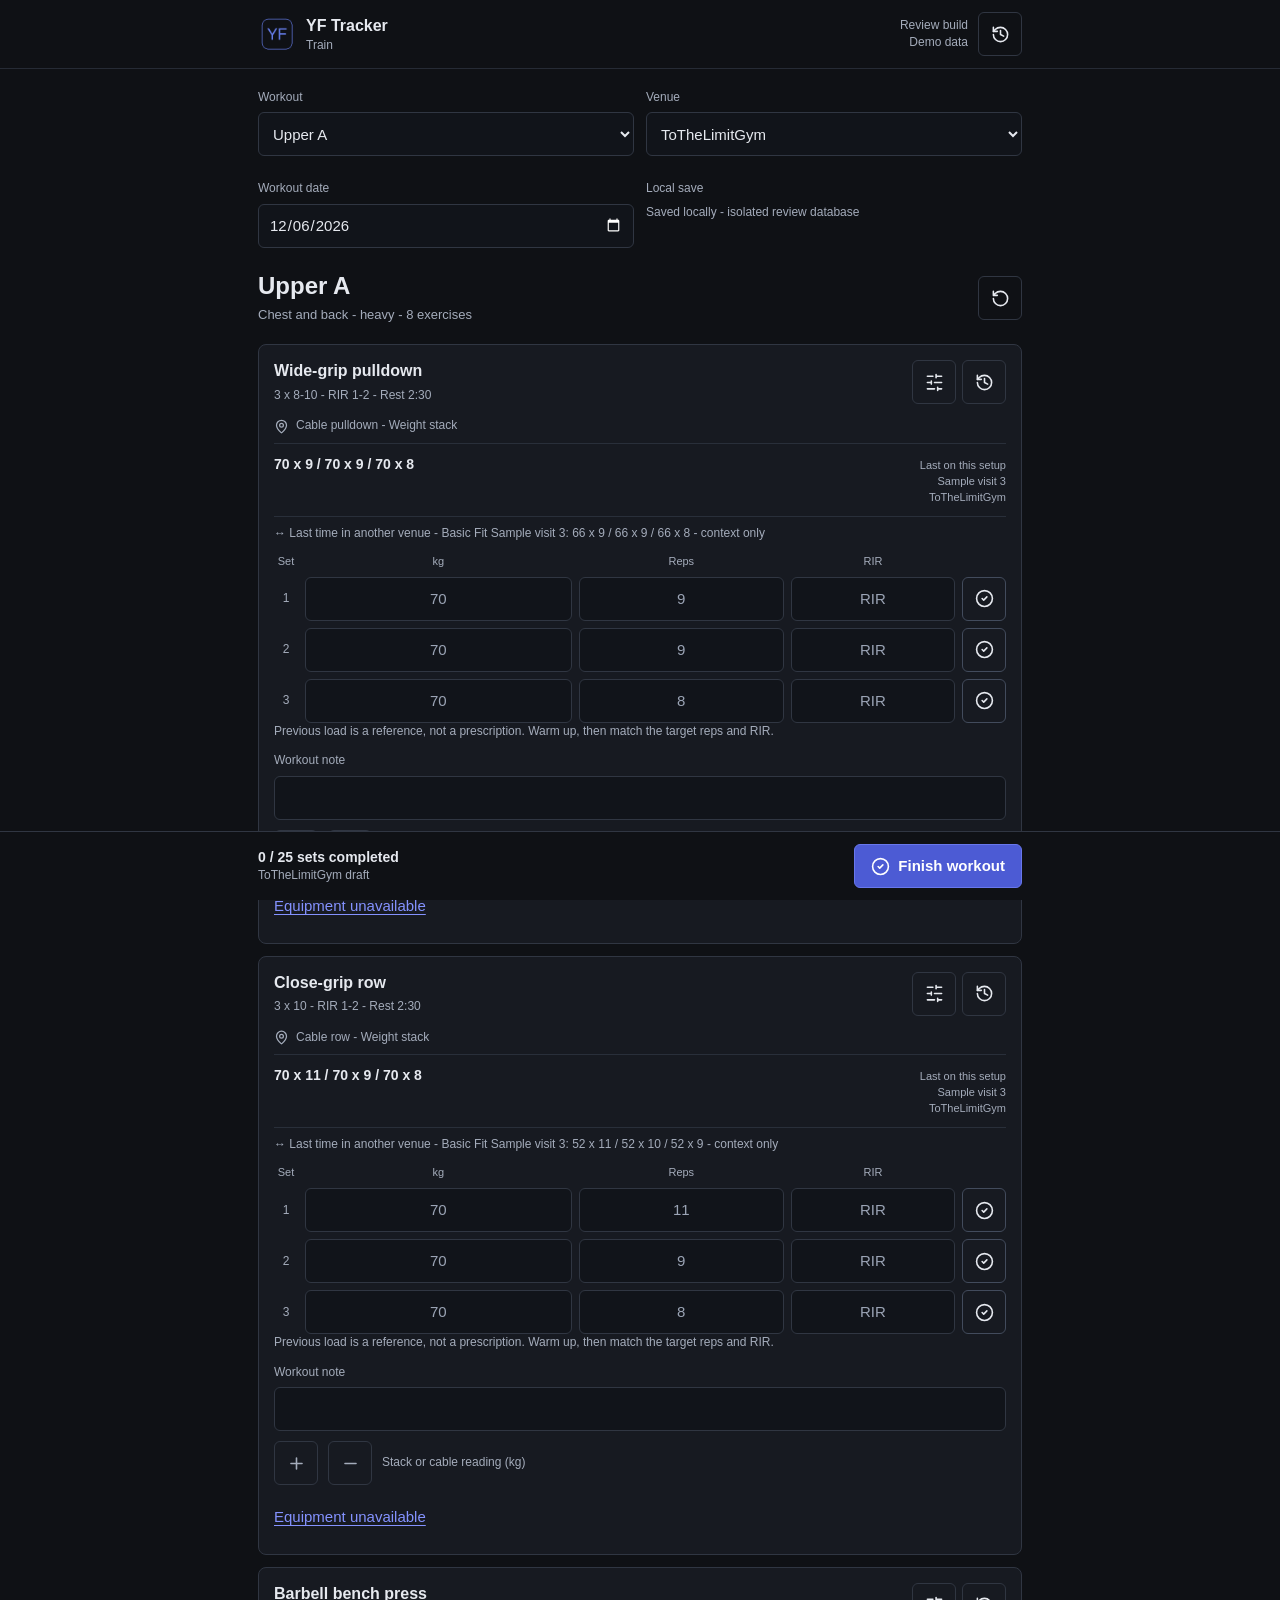
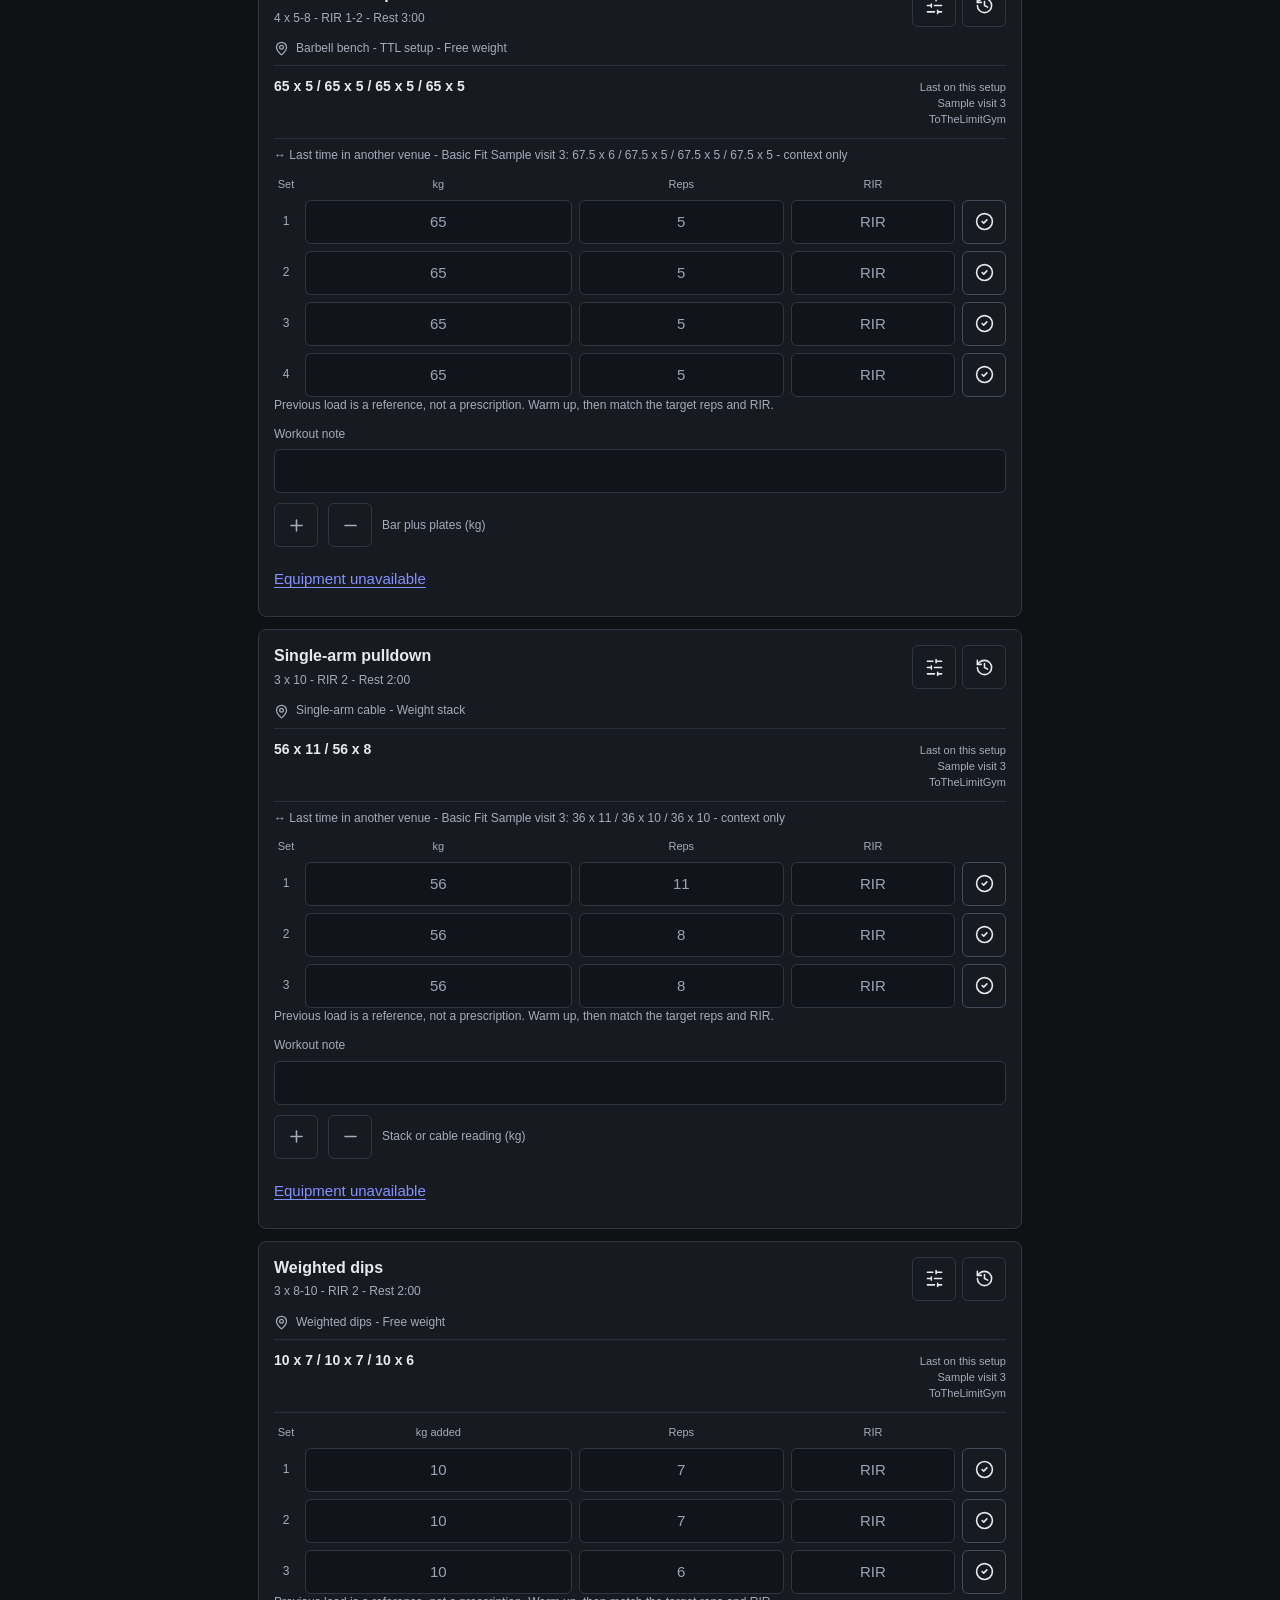
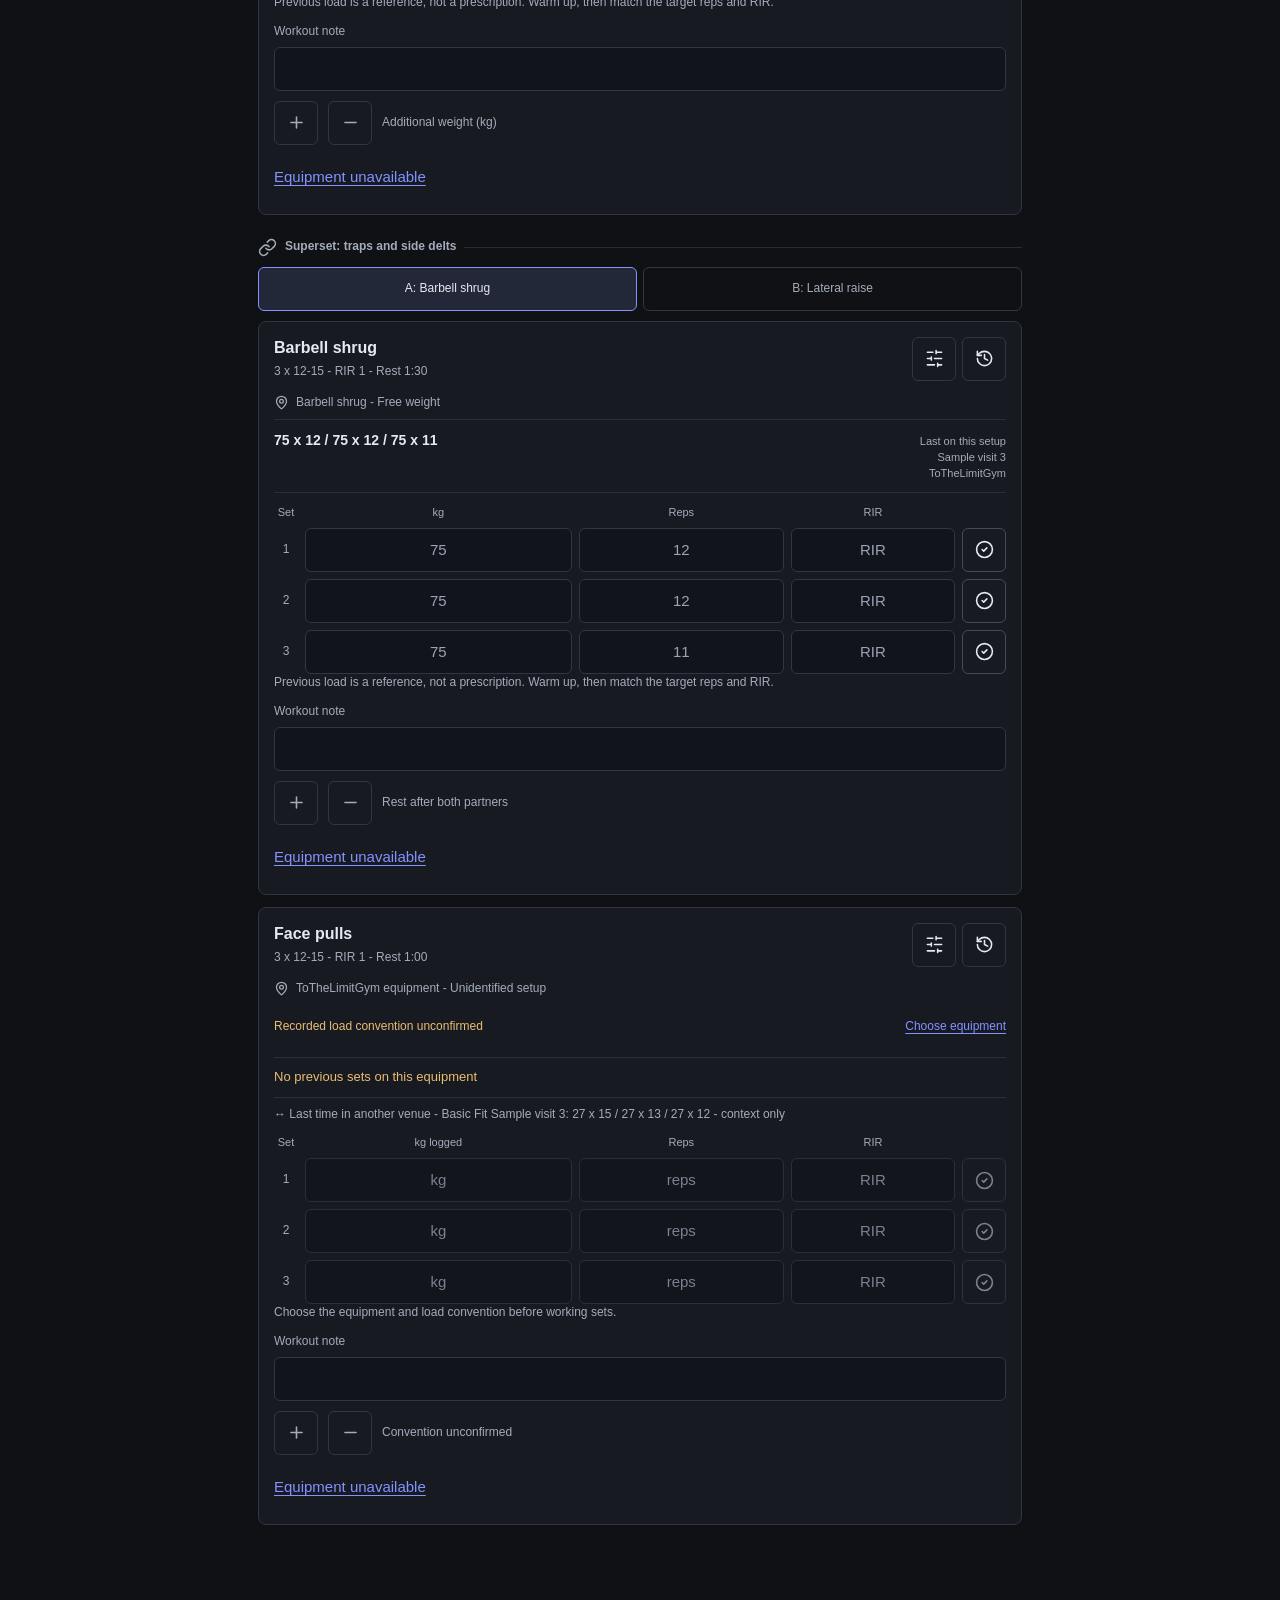
==== commit 7ec6dca0: "Show last performance from other venues" ====
--- a/assets/tracker-preview/index.html
+++ b/assets/tracker-preview/index.html
@@ -407,6 +407,14 @@
             font-size: 11px;
             text-align: right;
             flex-shrink: 0;
+        }
+
+        .elsewhere {
+            color: var(--muted);
+            font-size: 12px;
+            font-variant-numeric: tabular-nums;
+            overflow-wrap: anywhere;
+            margin: -4px 0 12px;
         }
 
         .empty-reference {
@@ -1041,6 +1049,10 @@
             const common = options.find(option => option.venues.includes(venue));
             return specific || common || gear('unknown-' + venue + '-' + item.key, venueNames[venue] + ' equipment', 'Unidentified setup', 'kg', [venue]);
         }
+        function equipmentAt(item, venue) {
+            const selection = state.equipment.get(venue + '|' + item.key);
+            return state.custom.get(selection) || (equipmentCatalog[item.key] || []).find(option => option.id === selection) || defaultEquipment(item, venue);
+        }
         function selectedEquipment(item) {
             const selection = state.equipment.get(state.venue + '|' + item.key);
             return state.custom.get(selection) || (equipmentCatalog[item.key] || []).find(option => option.id === selection) || defaultEquipment(item);
@@ -1069,6 +1081,31 @@
                 return { record: records[0], label: equipment.kind === 'Free weight' ? 'Shared free-weight reference' : 'Shared bodyweight reference' };
             }
             return null;
+        }
+        // Latest performance of this exercise at another venue, hidden when this venue has a newer one. Display only: never a prefill or a load target.
+        function elsewhereFor(item, equipment) {
+            // Every setup this exercise could have been logged on, at every venue: catalog, custom and each venue's default.
+            const byId = new Map();
+            for (const option of [equipment, ...(equipmentCatalog[item.key] || []), ...[...state.custom.values()].filter(option => option.exerciseKey === item.key), ...Object.keys(venueNames).map(venue => equipmentAt(item, venue))]) byId.set(option.id, option);
+            const options = [...byId.values()];
+            const candidates = [];
+            for (const option of options) for (const record of historyFor(option)) if (record.sets.length) candidates.push(record);
+            for (const record of legacyRecords(item.key)) if (record.exercise.sets.length) candidates.push({ date: record.workout.date, venue: record.venue, sets: record.exercise.sets });
+            candidates.sort((first, second) => recordTime(second.date) - recordTime(first.date));
+            const local = candidates.find(record => record.venue === state.venue);
+            const other = candidates.find(record => record.venue !== state.venue);
+            const shown = referenceFor(equipment);
+            if (!other) return null;
+            // Hide only when the local record is provably newer; undated sample visits cannot prove that.
+            if (local && recordTime(local.date) > recordTime(other.date)) return null;
+            if (shown && shown.record.date === other.date && shown.record.venue === other.venue) return null;
+            return other;
+        }
+        function elsewhereHTML(item, equipment) {
+            const record = elsewhereFor(item, equipment);
+            if (!record) return '';
+            const where = record.venue ? 'Last time in another venue - ' + venueNames[record.venue] : 'Last time - venue not recorded';
+            return '<div class="elsewhere"><span aria-hidden="true">\u2194</span> ' + escapeHTML(where + ' ' + record.date) + ': ' + escapeHTML(formatSets(record.sets, equipment.unit === 'BW', false)) + ' - context only</div>';
         }
         function draftFor(item, equipment = selectedEquipment(item)) {
             const key = state.session + '|' + state.venue + '|' + item.key + '|' + equipment.id;
@@ -1141,7 +1178,7 @@
                 if (partners.length > 1) heading += '<div class="pair-tabs" role="tablist" aria-label="' + escapeHTML(item.group) + '">' + partners.map((partner, partnerIndex) => '<button role="tab" aria-selected="' + (partner.key === active) + '" data-action="pair" data-index="' + items.indexOf(partner) + '">' + (partnerIndex === 0 ? 'A: ' : 'B: ') + escapeHTML(partner.name) + '</button>').join('') + '</div>';
                 previousGroup = item.group;
                 if (isSkipped(item)) return heading + '<article class="exercise" data-exercise="' + item.key + '"><h2>' + escapeHTML(item.name) + '</h2><p class="muted small">Skipped for this workout</p><button class="text-command" data-action="restore-exercise" data-index="' + index + '">Restore exercise</button></article>';
-                return heading + '<article class="exercise" data-exercise="' + item.key + '"><div class="exercise-heading"><div class="exercise-name"><h2>' + escapeHTML(item.name) + '</h2><div class="target">' + item.sets + ' x ' + escapeHTML(item.reps) + (item.rir ? ' - RIR ' + escapeHTML(item.rir) : '') + ' - Rest ' + item.rest + '</div></div><div class="exercise-tools"><button class="icon-button" data-action="equipment" data-index="' + index + '" title="Change ' + escapeHTML(item.name) + ' equipment" aria-label="Change ' + escapeHTML(item.name) + ' equipment">' + icon('settings') + '</button><button class="icon-button" data-action="history" data-index="' + index + '" title="' + escapeHTML(item.name) + ' history" aria-label="' + escapeHTML(item.name) + ' history">' + icon('history') + '</button></div></div><div class="equipment-line">' + icon('pin') + '<span>' + escapeHTML(equipment.name) + ' - ' + escapeHTML(equipment.kind) + '</span></div>' + (!loadConfirmed(equipment) ? '<div class="convention-warning"><span>Recorded load convention unconfirmed</span><button class="text-command" data-action="equipment" data-index="' + index + '">' + (equipment.kind === 'Unidentified setup' ? 'Choose equipment' : 'Choose convention') + '</button></div>' : '') + '<div class="reference">' + (previous ? '<span class="reference-values">' + escapeHTML(formatSets(previous.sets, bodyweight, false)) + '</span><span class="reference-meta">' + (loadConfirmed(equipment) ? escapeHTML(reference.label) : 'Raw recorded sets') + '<br>' + escapeHTML(previous.date) + (previous.venue ? '<br>' + escapeHTML(venueNames[previous.venue]) : '<br>Venue not recorded') + '</span>' : '<span class="empty-reference">No previous sets on this equipment</span>') + '</div><div class="set-head"><span>Set</span><span>' + escapeHTML(loadConfirmed(equipment) ? equipment.unit : 'kg logged') + '</span><span>' + (item.key === 'plank' ? 'Seconds' : 'Reps') + '</span><span>RIR</span><span class="screen-reader">Complete</span></div>' + draft.map((entry, setIndex) => {
+                return heading + '<article class="exercise" data-exercise="' + item.key + '"><div class="exercise-heading"><div class="exercise-name"><h2>' + escapeHTML(item.name) + '</h2><div class="target">' + item.sets + ' x ' + escapeHTML(item.reps) + (item.rir ? ' - RIR ' + escapeHTML(item.rir) : '') + ' - Rest ' + item.rest + '</div></div><div class="exercise-tools"><button class="icon-button" data-action="equipment" data-index="' + index + '" title="Change ' + escapeHTML(item.name) + ' equipment" aria-label="Change ' + escapeHTML(item.name) + ' equipment">' + icon('settings') + '</button><button class="icon-button" data-action="history" data-index="' + index + '" title="' + escapeHTML(item.name) + ' history" aria-label="' + escapeHTML(item.name) + ' history">' + icon('history') + '</button></div></div><div class="equipment-line">' + icon('pin') + '<span>' + escapeHTML(equipment.name) + ' - ' + escapeHTML(equipment.kind) + '</span></div>' + (!loadConfirmed(equipment) ? '<div class="convention-warning"><span>Recorded load convention unconfirmed</span><button class="text-command" data-action="equipment" data-index="' + index + '">' + (equipment.kind === 'Unidentified setup' ? 'Choose equipment' : 'Choose convention') + '</button></div>' : '') + '<div class="reference">' + (previous ? '<span class="reference-values">' + escapeHTML(formatSets(previous.sets, bodyweight, false)) + '</span><span class="reference-meta">' + (loadConfirmed(equipment) ? escapeHTML(reference.label) : 'Raw recorded sets') + '<br>' + escapeHTML(previous.date) + (previous.venue ? '<br>' + escapeHTML(venueNames[previous.venue]) : '<br>Venue not recorded') + '</span>' : '<span class="empty-reference">No previous sets on this equipment</span>') + '</div>' + elsewhereHTML(item, equipment) + '<div class="set-head"><span>Set</span><span>' + escapeHTML(loadConfirmed(equipment) ? equipment.unit : 'kg logged') + '</span><span>' + (item.key === 'plank' ? 'Seconds' : 'Reps') + '</span><span>RIR</span><span class="screen-reader">Complete</span></div>' + draft.map((entry, setIndex) => {
                     const prior = previous && (previous.sets[setIndex] || previous.sets[previous.sets.length - 1]);
                     return '<div class="set-row"><span class="set-number">' + (setIndex + 1) + '</span><input aria-label="' + escapeHTML(item.name) + ' set ' + (setIndex + 1) + ' weight" data-field="weight" data-index="' + index + '" data-set="' + setIndex + '" inputmode="decimal" type="number" min="0" step="any" placeholder="' + (bodyweight ? 'BW' : prior && loadConfirmed(equipment) ? prior.weight : 'kg') + '" value="' + escapeHTML(entry.weight) + '"' + (bodyweight || !loadConfirmed(equipment) ? ' disabled' : '') + '><input aria-label="' + escapeHTML(item.name) + ' set ' + (setIndex + 1) + ' ' + (item.key === 'plank' ? 'seconds' : 'reps') + '" data-field="reps" data-index="' + index + '" data-set="' + setIndex + '" inputmode="numeric" type="number" min="1" step="1" placeholder="' + (prior && loadConfirmed(equipment) ? prior.reps : item.key === 'plank' ? 'sec' : 'reps') + '" value="' + escapeHTML(entry.reps) + '"' + (!loadConfirmed(equipment) ? ' disabled' : '') + '><input aria-label="' + escapeHTML(item.name) + ' set ' + (setIndex + 1) + ' RIR" data-field="rir" data-index="' + index + '" data-set="' + setIndex + '" inputmode="numeric" type="number" min="0" max="10" step="1" placeholder="RIR" value="' + escapeHTML(entry.rir) + '"' + (!loadConfirmed(equipment) ? ' disabled' : '') + '><button class="icon-button' + (entry.done ? ' active' : '') + '" data-action="complete" data-index="' + index + '" data-set="' + setIndex + '" aria-pressed="' + entry.done + '" title="Complete ' + escapeHTML(item.name) + ' set ' + (setIndex + 1) + '" aria-label="Complete ' + escapeHTML(item.name) + ' set ' + (setIndex + 1) + '"' + (!loadConfirmed(equipment) ? ' disabled' : '') + '>' + icon('check') + '</button></div><div class="row-error" id="error-' + index + '-' + setIndex + '" role="status"></div>';
                 }).join('') + '<p class="guidance">' + escapeHTML(guidanceFor(item, equipment)) + '</p><label class="field" for="note-' + index + '">Workout note</label><input id="note-' + index + '" data-note="' + index + '" maxlength="500" value="' + escapeHTML(state.notes.get(state.session + '|' + state.venue + '|' + item.key + '|' + equipment.id) || '') + '"><div class="set-actions"><button class="icon-button" data-action="add-set" data-index="' + index + '" title="Add ' + escapeHTML(item.name) + ' set" aria-label="Add ' + escapeHTML(item.name) + ' set">' + icon('plus') + '</button><button class="icon-button" data-action="remove-set" data-index="' + index + '" title="Remove last ' + escapeHTML(item.name) + ' set" aria-label="Remove last ' + escapeHTML(item.name) + ' set"' + (draft.length === 1 ? ' disabled' : '') + '>' + icon('minus') + '</button><span class="small muted">' + (item.group.startsWith('Superset') ? 'Rest after both partners' : escapeHTML(loadLabel(equipment))) + '</span></div><div class="availability"><button class="text-command" data-action="unavailable" data-index="' + index + '">Equipment unavailable</button>' + (item.slotKey !== item.key ? '<button class="text-command" data-action="restore-exercise" data-index="' + index + '">Original exercise</button>' : '') + '</div></article>';
